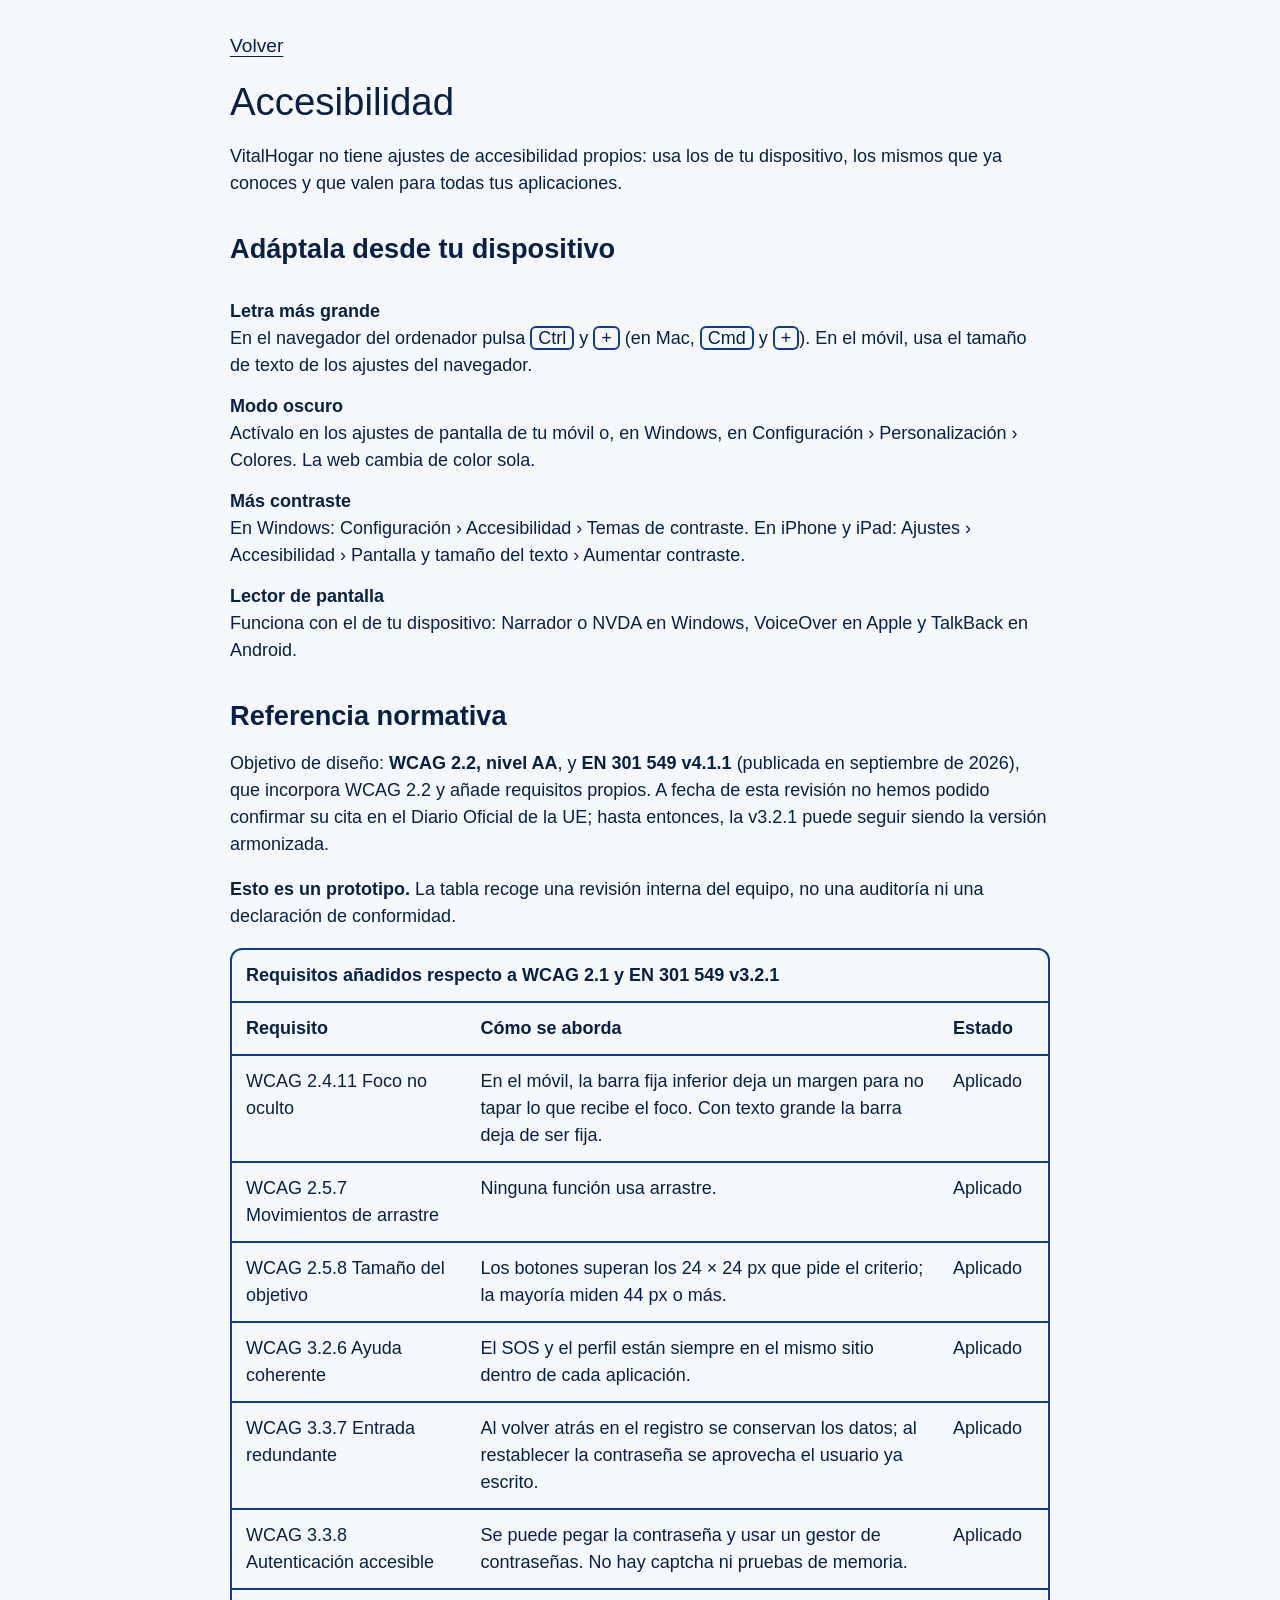
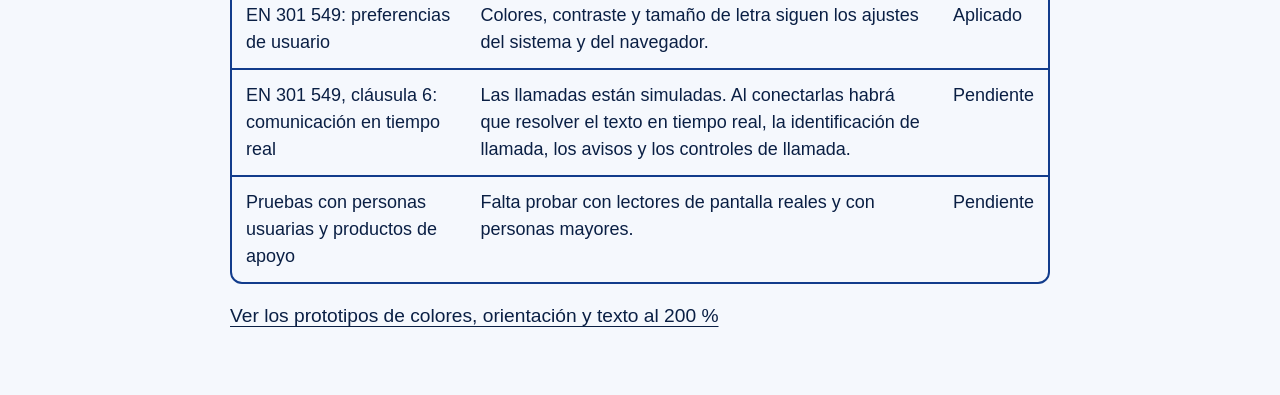
==== accesibilidad.html @ b894c249 "cambio feedback 2" ====
<!DOCTYPE html>
<html lang="es">
<head>
  <meta charset="UTF-8">
  <meta name="viewport" content="width=device-width, initial-scale=1.0">
  <title>Accesibilidad · VitalHogar</title>
  <meta name="description" content="Cómo adaptar VitalHogar desde tu dispositivo y qué normativa de accesibilidad sigue.">
  <script src="preferencias.js"></script>
  <link rel="stylesheet" href="estilos.css">
</head>
<body>
  <a class="saltar" href="#contenido">Saltar al contenido principal</a>

  <main class="doc" id="contenido" tabindex="-1">
    <p><a class="enlace-pie" href="index.html" id="volver">Volver</a></p>
    <h1>Accesibilidad</h1>
    <p>VitalHogar no tiene ajustes de accesibilidad propios: usa los de tu dispositivo, los mismos que ya conoces y que valen para todas tus aplicaciones.</p>

    <h2>Adáptala desde tu dispositivo</h2>
    <dl class="doc-ajustes">
      <dt>Letra más grande</dt>
      <dd>En el navegador del ordenador pulsa <kbd>Ctrl</kbd> y <kbd>+</kbd> (en Mac, <kbd>Cmd</kbd> y <kbd>+</kbd>). En el móvil, usa el tamaño de texto de los ajustes del navegador.</dd>
      <dt>Modo oscuro</dt>
      <dd>Actívalo en los ajustes de pantalla de tu móvil o, en Windows, en Configuración › Personalización › Colores. La web cambia de color sola.</dd>
      <dt>Más contraste</dt>
      <dd>En Windows: Configuración › Accesibilidad › Temas de contraste. En iPhone y iPad: Ajustes › Accesibilidad › Pantalla y tamaño del texto › Aumentar contraste.</dd>
      <dt>Lector de pantalla</dt>
      <dd>Funciona con el de tu dispositivo: Narrador o NVDA en Windows, VoiceOver en Apple y TalkBack en Android.</dd>
    </dl>

    <h2>Referencia normativa</h2>
    <p>Objetivo de diseño: <strong>WCAG 2.2, nivel AA</strong>, y <strong>EN 301 549 v4.1.1</strong> (publicada en septiembre de 2026), que incorpora WCAG 2.2 y añade requisitos propios. A fecha de esta revisión no hemos podido confirmar su cita en el Diario Oficial de la UE; hasta entonces, la v3.2.1 puede seguir siendo la versión armonizada.</p>
    <p><strong>Esto es un prototipo.</strong> La tabla recoge una revisión interna del equipo, no una auditoría ni una declaración de conformidad.</p>

    <div class="doc-tabla">
      <table>
        <caption>Requisitos añadidos respecto a WCAG 2.1 y EN 301 549 v3.2.1</caption>
        <thead>
          <tr><th scope="col">Requisito</th><th scope="col">Cómo se aborda</th><th scope="col">Estado</th></tr>
        </thead>
        <tbody>
          <tr><th scope="row">WCAG 2.4.11 Foco no oculto</th><td>En el móvil, la barra fija inferior deja un margen para no tapar lo que recibe el foco. Con texto grande la barra deja de ser fija.</td><td>Aplicado</td></tr>
          <tr><th scope="row">WCAG 2.5.7 Movimientos de arrastre</th><td>Ninguna función usa arrastre.</td><td>Aplicado</td></tr>
          <tr><th scope="row">WCAG 2.5.8 Tamaño del objetivo</th><td>Los botones superan los 24 × 24 px que pide el criterio; la mayoría miden 44 px o más.</td><td>Aplicado</td></tr>
          <tr><th scope="row">WCAG 3.2.6 Ayuda coherente</th><td>El SOS y el perfil están siempre en el mismo sitio dentro de cada aplicación.</td><td>Aplicado</td></tr>
          <tr><th scope="row">WCAG 3.3.7 Entrada redundante</th><td>Al volver atrás en el registro se conservan los datos; al restablecer la contraseña se aprovecha el usuario ya escrito.</td><td>Aplicado</td></tr>
          <tr><th scope="row">WCAG 3.3.8 Autenticación accesible</th><td>Se puede pegar la contraseña y usar un gestor de contraseñas. No hay captcha ni pruebas de memoria.</td><td>Aplicado</td></tr>
          <tr><th scope="row">EN 301 549: preferencias de usuario</th><td>Colores, contraste y tamaño de letra siguen los ajustes del sistema y del navegador.</td><td>Aplicado</td></tr>
          <tr><th scope="row">EN 301 549, cláusula 6: comunicación en tiempo real</th><td>Las llamadas están simuladas. Al conectarlas habrá que resolver el texto en tiempo real, la identificación de llamada, los avisos y los controles de llamada.</td><td>Pendiente</td></tr>
          <tr><th scope="row">Pruebas con personas usuarias y productos de apoyo</th><td>Falta probar con lectores de pantalla reales y con personas mayores.</td><td>Pendiente</td></tr>
        </tbody>
      </table>
    </div>

    <p><a class="enlace-pie" href="prototipos.html">Ver los prototipos de colores, orientación y texto al 200 %</a></p>
  </main>

  <script>
    // "Volver" regresa a la página anterior; sin ella (enlace abierto directamente), al inicio de sesión
    document.getElementById("volver").addEventListener("click", e => {
      if (history.length <= 1) return;
      e.preventDefault();
      history.back();
    });
  </script>
</body>
</html>
---- estilos.css ----
/* ===== Paleta: blanco y azul como base, verde = positivo, rojo = negativo =====
   Contraste del texto (WCAG 1.4.6 AAA pide 7:1):
   --texto sobre blanco ........ 16.3:1
   --azul sobre blanco ......... 10.2:1   (blanco sobre --azul igual)
   --texto sobre --azul-claro .. 13.6:1
   blanco sobre --verde ........ 10.4:1
   blanco sobre --rojo ......... 10:1
   Bordes (--borde) sobre blanco 10.2:1 (WCAG 1.4.11 pide 3:1). */
:root {
  --fondo: #f5f8fd;
  --blanco: #ffffff;    /* superficie de tarjetas, barra y ventanas */
  --texto: #0a1f44;     /* azul muy oscuro para el texto */
  --borde: #123c8c;
  --icono: #123c8c;

  --azul: #123c8c;
  --azul-hover: #0a2a66;
  --azul-sombra: #061a40;
  --azul-claro: #e3ecfa;

  --boton: #ffffff;
  --boton-hover: var(--azul-claro);
  --boton-sombra: #9fb3d9;

  --verde: #0d4a14;
  --verde-hover: #08300d;
  --verde-sombra: #041d08;

  --rojo: #8b0000;
  --rojo-hover: #5c0000;
  --rojo-sombra: #3d0000;
  --sobre-rojo: #ffffff; /* texto encima del rojo */
  --sobre-verde: #ffffff; /* texto encima del verde */

  /* Amarillo = situación intermedia (p. ej. puertas parcialmente cerradas).
     Texto negro encima: 13:1. Borde oscuro para que se distinga sobre blanco. */
  --amarillo: #f5c518;
  --amarillo-borde: #7a5c00;
  --sobre-amarillo: #000000;

  /* Foco de teclado: anillo azul claro pegado al control + borde azul oscuro por fuera.
     Azul claro sobre --azul 7.6:1 · sobre rojo 7.4:1 · sobre verde 7.8:1
     Borde --texto sobre blanco / fondo 16:1 → AAA en cualquier control */
  --foco: #b3e5ff;
  --foco-borde: #0a1f44;

  --radio: 16px;
}

/* Tema oscuro: texto claro sobre azul noche
   --texto sobre --blanco 14.5:1 · --borde sobre --blanco 7.4:1 · texto sobre hover 10.9:1 */
html.oscuro {
  color-scheme: dark;
  --fondo: #0a1222;
  --blanco: #14203a;
  --texto: #eef3ff;
  --borde: #8fb0ff;
  --icono: #ffffff;
  --boton: #14203a;
  --boton-hover: #22345c;
  --boton-sombra: #000000;
  --foco-borde: #ffffff;

  /* Rojo y verde claros con texto negro para que destaquen sobre el azul noche:
     negro sobre --rojo 7.6:1 · negro sobre --verde 12:1
     --rojo sobre --blanco 5.8:1 · --verde sobre --blanco 9.3:1 (WCAG 1.4.11 pide 3:1) */
  --verde: #4ade80;
  --verde-hover: #86efac;
  --verde-sombra: #16a34a;
  --rojo: #ff6b6b;
  --rojo-hover: #ff9b9b;
  --rojo-sombra: #e53935;
  --sobre-rojo: #000000;
  --sobre-verde: #000000;
  --amarillo: #facc15;     /* negro encima 12:1 */
  --amarillo-borde: #facc15;
}

/* Alto contraste: blanco y negro (21:1), salvo el rojo y el verde, que se mantienen
   para no perder su significado, en tonos muy oscuros con texto blanco:
   blanco sobre --rojo 8.9:1 · blanco sobre --verde 8.3:1. Sombras y bordes en negro. */
html.contraste {
  --fondo: #ffffff;
  --blanco: #ffffff;
  --texto: #000000;
  --borde: #000000;
  --icono: #000000;
  --azul: #000000;
  --azul-hover: #333333;
  --azul-sombra: #888888;
  --boton: #ffffff;
  --boton-hover: #d9d9d9;
  --boton-sombra: #888888;
  --verde: #005c00;
  --verde-hover: #003d00;
  --verde-sombra: #000000;
  --sobre-verde: #ffffff;
  --rojo: #990000;
  --rojo-hover: #660000;
  --rojo-sombra: #000000;
  --sobre-rojo: #ffffff;
  --amarillo: #ffd400;     /* negro encima 14:1, con borde negro */
  --amarillo-borde: #000000;
  --foco: #ffffff;
  --foco-borde: #000000;
}

* {
  box-sizing: border-box;
  margin: 0;
  padding: 0;
}

/* Todo el texto está en rem: sigue el tamaño de letra y el zoom del navegador */
html {
  font-size: 100%;
}

body {
  font-family: Helvetica, "Helvetica Neue", Arial, sans-serif;
  background: var(--fondo);
  color: var(--texto);
  font-size: 1.125rem;
  line-height: 1.5;
}

ul {
  list-style: none;
}

/* Que "hidden" oculte siempre, aunque el elemento tenga su propio display */
[hidden] {
  display: none !important;
}

svg {
  fill: none;
  stroke: currentColor;
  stroke-width: 2.5;
  stroke-linecap: round;
  stroke-linejoin: round;
}

/* Oculto a la vista pero leído por el lector de pantalla */
.sr-only {
  position: absolute;
  width: 1px;
  height: 1px;
  overflow: hidden;
  clip: rect(0 0 0 0);
  white-space: nowrap;
}

/* Enlace "Saltar al contenido": fuera de la pantalla hasta que recibe el foco */
.saltar {
  position: absolute;
  top: -200px;
  left: 8px;
  z-index: 100;
  padding: 12px 20px;
  background: var(--texto);
  color: var(--blanco);
  font-weight: 700;
  border-radius: 8px;
}

.saltar:focus {
  top: 8px;
}

/* Foco visible y grueso en todo lo que se puede usar con teclado (WCAG 2.4.7 / 2.4.13) */
:focus-visible,
.boton:focus-visible {
  outline: 4px solid var(--foco-borde);
  outline-offset: 5px;
  box-shadow: 0 0 0 5px var(--foco);
}

main:focus,
section:focus {
  outline: none;
}

/* ===== Botones con relieve (sin animaciones) =====
   Cada botón define --base, --base-hover y --sombra (el "grosor" de la tecla). */
.boton {
  --base: var(--boton);
  --base-hover: var(--boton-hover);
  --sombra: var(--boton-sombra);
  background: var(--base);
  color: var(--texto);
  border: 2px solid var(--borde);
  border-radius: var(--radio);
  font: inherit;
  text-decoration: none;
  cursor: pointer;
  box-shadow:
    inset 0 3px 0 rgba(255, 255, 255, 0.35),
    inset 0 -4px 0 rgba(10, 31, 68, 0.15),
    0 5px 0 var(--sombra);
}

.boton:hover {
  background: var(--base-hover);
}

/* Al pulsar: relieve hacia dentro, sin movimiento */
.boton:active {
  box-shadow:
    inset 0 4px 6px rgba(10, 31, 68, 0.45),
    0 1px 0 var(--sombra);
}

.boton:disabled {
  opacity: 0.5;
  cursor: not-allowed;
}

.boton:disabled:hover {
  background: var(--base);
}

/* Variantes de color: azul (acciones), rojo (emergencia / pendiente), verde (hecho) */
.btn-sos,
.btn-sos-ahora,
.btn-pendiente,
.btn-cerrar,
.btn-salir,
.btn-alerta,
.btn-colgar {
  --base: var(--rojo);
  --base-hover: var(--rojo-hover);
  --sombra: var(--rojo-sombra);
  border-color: var(--rojo-sombra);
  color: var(--sobre-rojo);
}

.avatar,
.btn-anadir {
  --base: var(--azul);
  --base-hover: var(--azul-hover);
  --sombra: var(--azul-sombra);
  border-color: var(--azul-sombra);
  color: #ffffff;
}

.btn-pendiente.tomada,
.btn-confirmar,
.btn-llamar {
  --base: var(--verde);
  --base-hover: var(--verde-hover);
  --sombra: var(--verde-sombra);
  border-color: var(--verde-sombra);
  color: var(--sobre-verde);
}

html.contraste .boton {
  border-color: #000000;
}

/* ===== Estructura ===== */
.app {
  display: grid;
  grid-template-columns: clamp(190px, 15vw, 230px) minmax(0, 1fr);
  min-height: 100vh;
  min-height: 100dvh;
}

/* Inicio de sesión: sin barra lateral, el contenido ocupa todo el ancho */
body[data-pagina="login"] .app {
  grid-template-columns: minmax(0, 1fr);
}

/* ===== Barra lateral ===== */
.sidebar {
  background: var(--blanco);
  position: sticky;
  top: 0;
  height: 100vh;
  height: 100dvh;
  overflow-y: auto;
  border-right: 2px solid var(--borde);
  display: flex;
  flex-direction: column;
  padding-bottom: 2.5vh;
  min-height: 0;
}

/* Cada apartado ocupa todo el ancho de la barra, separado por una línea */
.nav {
  display: flex;
  flex-direction: column;
  margin-bottom: 3vh; /* espacio mínimo entre los apartados y el SOS */
}

.nav-item {
  display: flex;
  align-items: center;
  gap: 12px;
  min-height: clamp(56px, 10.5vh, 96px);
  padding: 6px 14px;
  background: var(--boton);
  color: var(--texto);
  text-decoration: none;
  border-bottom: 2px solid var(--borde);
  border-left: 8px solid transparent;
  box-shadow:
    inset 0 3px 0 rgba(255, 255, 255, 0.35),
    inset 0 -4px 0 rgba(10, 31, 68, 0.1);
}

.nav-item:hover {
  background: var(--boton-hover);
}

/* Las filas y el SOS van de borde a borde: el anillo de foco se dibuja por dentro */
.nav-item:focus-visible,
.btn-sos:focus-visible {
  outline: none;
  box-shadow:
    inset 0 0 0 4px var(--foco-borde),
    inset 0 0 0 10px var(--foco);
}

.nav-item svg {
  flex: none;
  width: clamp(28px, 5vh, 44px);
  height: clamp(28px, 5vh, 44px);
  color: var(--icono);
}

.nav-texto {
  font-size: 1.1rem;
  font-weight: 400;
}

/* Apartado activo: fondo azul fuerte, texto e icono blancos y en negrita (10.2:1) */
.nav-item[aria-current="page"],
.nav-item[aria-current="page"]:hover {
  background: var(--azul);
  color: #ffffff;
  border-left-color: var(--texto);
  box-shadow: inset 0 5px 10px rgba(0, 0, 0, 0.35);
}

.nav-item[aria-current="page"] svg {
  color: inherit;
  stroke-width: 4;
}

.nav-item[aria-current="page"] .nav-texto {
  font-weight: 700;
}

html.contraste .nav-item[aria-current="page"] {
  background: #000000;
  color: #ffffff;
  border-left-color: #000000;
}

/* Isotipo: algo más grande que los iconos */
.nav-item svg.logo {
  width: clamp(34px, 6.5vh, 54px);
  height: clamp(34px, 6.5vh, 54px);
}

.nav-item[aria-current="page"] svg.logo {
  stroke-width: 3.5;
}

/* SOS grande, al pie de la barra y a todo su ancho */
.btn-sos {
  flex: none;
  width: 100%;
  aspect-ratio: 1;
  min-height: 120px;
  max-height: 34vh;
  margin-top: auto;
  display: flex;
  flex-direction: column;
  align-items: center;
  justify-content: center;
  gap: 0.5vh;
  border-width: 3px;
  border-radius: 22px;
}

.btn-sos svg {
  width: clamp(48px, 10vh, 96px);
  height: clamp(48px, 10vh, 96px);
}

.sos-texto {
  font-size: clamp(2rem, 7vh, 3.2rem);
  font-weight: 700;
  letter-spacing: 3px;
  line-height: 1;
}

/* ===== Contenido ===== */
.contenido {
  --pad-top: 3vh;
  padding: var(--pad-top) 40px 4vh;
  display: flex;
  flex-direction: column;
  gap: 2.5vh;
  min-height: 0;
}

.cabecera {
  display: flex;
  justify-content: space-between;
  align-items: center;
  border-bottom: 2px solid var(--borde);
  padding-bottom: 1.5vh;
}

.cabecera h1 {
  font-size: clamp(1.6rem, 5vh, 2.6rem);
  font-weight: 400;
  line-height: 1.2;
}

/* Avatar en la esquina superior derecha */
.perfiles {
  display: flex;
  align-items: center;
  gap: 20px;
}

.avatar {
  width: clamp(48px, 8vh, 70px);
  height: clamp(48px, 8vh, 70px);
  border-radius: 50%;
  display: grid;
  place-items: center;
}

.avatar svg {
  width: 60%;
  height: 60%;
}

.estado {
  width: 100%;
  min-height: 48px;
  display: flex;
  align-items: center;
  justify-content: center;
  gap: 6px;
  padding: 0 8px;
  font-size: clamp(1rem, 3vh, 1.35rem);
  font-weight: 400;
  white-space: nowrap;
  color: var(--texto);
  border: 2px solid transparent;
  border-radius: 12px;
}

.estado.ok {
  background: var(--verde);
  color: var(--sobre-verde);
}

.estado.alerta {
  background: var(--rojo);
  color: var(--sobre-rojo);
}

.estado.medio {
  background: var(--amarillo);
  color: var(--sobre-amarillo);
  border-color: var(--amarillo-borde);
}

/* "Parcialmente abiertas / cerradas" es más largo: puede bajar a dos líneas */
.estado.parcial {
  white-space: normal;
  text-align: center;
  line-height: 1.15;
}

.estado.neutro {
  background: var(--azul);
  color: #ffffff;
}

html.contraste .estado.ok,
html.contraste .estado.alerta {
  border-color: #000000;
}

/* Temperatura: bajar · valor · subir en una misma línea, proporción 3 · 4 · 3.
   Dentro de 22–25 °C solo se ve el número; fuera, fondo rojo (lo pone el JS). */
.temp-control {
  width: 100%;
  display: grid;
  grid-template-columns: 3fr 4fr 3fr;
  align-items: center;
  gap: 6px;
}

.temp-valor {
  padding: 0 4px;
  font-size: clamp(1.1rem, 3.4vh, 1.6rem);
}

/* Al menos 44 px de ancho y 48 de alto (WCAG 2.5.5 AAA pide 44) */
.btn-temp {
  width: 100%;
  min-width: 44px;
  height: 48px;
  border-radius: 12px;
  font-size: 1.8rem;
  font-weight: 700;
  line-height: 1;
}

/* ===== Inicio del paciente: medicación, llamar a un familiar y estado de la casa ===== */
.inicio-acciones {
  flex: 1;
  display: grid;
  grid-template-columns: 1fr 1fr;
  gap: 24px;
  padding-bottom: 6px; /* hueco para la sombra del relieve */
}

.boton.accion-grande {
  min-height: 120px;
  display: flex;
  flex-wrap: wrap;
  align-items: center;
  justify-content: center;
  gap: 12px 20px;
  padding: 16px 24px;
  text-align: center;
  font-size: clamp(1.6rem, 5vh, 2.4rem);
  line-height: 1.2;
}

.boton.accion-grande svg {
  width: 1.5em;
  height: 1.5em;
  flex: none;
  stroke-width: 3;
}

.accion-grande .estado {
  width: auto;
  padding: 4px 16px;
  white-space: normal;
  font-size: clamp(1.1rem, 3vh, 1.4rem);
}

/* ===== Medicación ===== */
.medicacion {
  flex: 1;
  display: grid;
  grid-template-columns: auto 1fr auto;
  align-items: center;
  gap: 40px;
  padding: 2vh 40px 2.8vh;
  border: 2px solid var(--borde);
  border-radius: 20px;
  background: var(--blanco);
  /* Relieve de botón, como las tarjetas de la casa: se puede pulsar */
  position: relative;
  box-shadow:
    inset 0 3px 0 rgba(255, 255, 255, 0.35),
    inset 0 -4px 0 rgba(10, 31, 68, 0.15),
    0 5px 0 var(--boton-sombra);
}

.medicacion:hover {
  background: var(--boton-hover);
}

/* Enlace "estirado": su zona de pulsación cubre toda la tarjeta */
.med-enlace {
  color: inherit;
  text-decoration: none;
}

.med-enlace::after {
  content: "";
  position: absolute;
  inset: 0;
  border-radius: 20px;
}

/* El anillo de foco rodea la tarjeta entera, no solo el texto */
.med-enlace:focus-visible {
  outline: none;
  box-shadow: none;
}

.med-enlace:focus-visible::after {
  outline: 4px solid var(--foco-borde);
  outline-offset: 5px;
  box-shadow: 0 0 0 5px var(--foco);
}

/* El botón Pendiente queda por encima del enlace y sigue funcionando aparte */
.medicacion .btn-pendiente {
  position: relative;
  z-index: 1;
}

.hora {
  font-size: clamp(2.2rem, 9vh, 4.5rem);
  font-weight: 400;
  line-height: 1.1;
}

.pastilla {
  font-size: clamp(1.6rem, 5.5vh, 2.6rem);
  line-height: 1.2;
}

.btn-pendiente {
  display: flex;
  flex-direction: column;
  align-items: center;
  padding: 1.2vh 44px;
  border-radius: 16px;
}

.btn-principal {
  font-size: clamp(1.3rem, 4.5vh, 2.2rem);
  font-weight: 400;
  line-height: 1.2;
}

.btn-secundario {
  font-size: 1rem;
}

/* ===== Ventanas ===== */
.dialogo {
  width: min(560px, calc(100% - 32px));
  max-height: calc(100dvh - 24px);
  overflow-y: auto; /* si el texto es muy grande, la ventana se desplaza en vez de cortarse */
  margin: auto;
  padding: 32px;
  border: 3px solid var(--borde);
  border-radius: 20px;
  background: var(--blanco);
  color: var(--texto);
  text-align: center;
}

.dialogo::backdrop {
  background: rgba(10, 31, 68, 0.75);
}

.dialogo h2 {
  font-size: 1.9rem;
  line-height: 1.2;
  margin-bottom: 12px;
}

.dialogo p {
  font-size: 1.25rem;
  margin-bottom: 28px;
}

.dialogo-botones {
  display: flex;
  flex-wrap: wrap;
  justify-content: center;
  gap: 20px;
}

.dialogo-botones .boton {
  padding: 16px 28px;
  font-size: 1.3rem;
  min-width: 180px;
}

/* Botón de cerrar: rojo con una X, en la esquina superior derecha de la ventana */
.btn-cerrar {
  position: absolute;
  top: 14px;
  right: 14px;
  width: 48px;
  height: 48px;
  padding: 0;
  display: grid;
  place-items: center;
  border-radius: 12px;
}

.btn-cerrar svg {
  width: 60%;
  height: 60%;
  stroke-width: 3;
}

/* ===== Ventana SOS: fondo difuminado, círculo rojo grande y Cancelar con cuenta atrás ===== */
.dialogo-sos {
  width: min(720px, calc(100% - 32px));
  max-height: calc(100dvh - 24px);
  overflow-y: auto;
  margin: auto;
  padding: 72px 24px 32px;
  background: transparent;
  border: 0;
  color: var(--texto);
}

/* Solo cuando está abierta: si no, el navegador la oculta */
.dialogo-sos[open] {
  display: flex;
  flex-direction: column;
  align-items: center;
  gap: 32px;
}

.dialogo-sos::backdrop {
  background: rgba(10, 31, 68, 0.45);
  -webkit-backdrop-filter: blur(10px);
  backdrop-filter: blur(10px);
}

.sos-circulo {
  width: min(55vmin, 380px);
  aspect-ratio: 1;
  border-radius: 50%;
  background: var(--rojo);
  color: var(--sobre-rojo);
  border: 4px solid var(--rojo-sombra);
  box-shadow:
    0 8px 0 var(--rojo-sombra),
    0 20px 40px rgba(0, 0, 0, 0.35);
  display: flex;
  flex-direction: column;
  align-items: center;
  justify-content: center;
  gap: 2vmin;
}

.sos-circulo svg {
  width: 38%;
  height: auto;
  stroke-width: 3;
}

.sos-circulo span {
  font-size: clamp(3rem, 10vmin, 5.5rem);
  font-weight: 700;
  letter-spacing: 4px;
  line-height: 1;
}

/* Cancelar · Avisar ahora: una al lado de otra; si no caben, una debajo de otra */
.sos-acciones {
  display: flex;
  flex-wrap: wrap;
  justify-content: center;
  gap: 20px;
}

.btn-cancelar-sos,
.btn-sos-ahora {
  min-width: 260px;
  min-height: 72px;
  padding: 14px 36px;
  border-radius: 999px;
  font-size: 1.6rem;
}

.btn-sos-ahora {
  font-weight: 700;
}

.sos-estado {
  max-width: 600px;
  padding: 20px 28px;
  background: var(--blanco);
  color: var(--texto);
  border: 3px solid var(--borde);
  border-radius: 20px;
  font-size: clamp(1.4rem, 4vh, 2rem);
  line-height: 1.3;
  text-align: center;
}

.sos-estado:empty {
  display: none;
}

html.contraste .sos-circulo {
  border-color: #000000;
}

/* ===== Página Mi medicación =====
   Izquierda: próximas tomas. Derecha: hora actual y toma pendiente. */
.med-layout {
  flex: 1;
  min-height: 0;
  display: grid;
  grid-template-columns: 1fr minmax(320px, 38%);
  gap: 32px;
}

/* Si hay muchas tomas, la lista se desplaza sin mover el resto de la pantalla.
   El relleno deja sitio al anillo de foco y al relieve de los botones. */
.med-lista {
  min-height: 0;
  overflow-y: auto;
  padding: 0 12px 14px 0;
}

.med-lista ul {
  display: flex;
  flex-direction: column;
  gap: 20px;
}

.med-item {
  display: grid;
  grid-template-columns: auto 1fr auto;
  align-items: center;
  gap: 28px;
  padding: 2vh 28px;
  background: var(--blanco);
  border: 2px solid var(--borde);
  border-radius: 28px;
}

.med-item-hora {
  font-size: clamp(1.8rem, 6vh, 3rem);
  line-height: 1.1;
}

.med-item-nombre {
  font-size: clamp(1.3rem, 4vh, 2rem);
  line-height: 1.2;
}

.btn-foto {
  display: inline-flex;
  align-items: center;
  justify-content: center;
  gap: 10px;
  min-height: 48px;
  padding: 10px 22px;
  border-radius: 12px;
  font-size: 1.2rem;
}

.btn-foto svg {
  width: 28px;
  height: 28px;
  flex: none;
}

.med-ahora {
  min-height: 0;
  display: flex;
  flex-direction: column;
  align-items: center;
  justify-content: space-evenly;
  gap: 2vh;
  padding: 3vh 28px;
  background: var(--blanco);
  border: 2px solid var(--borde);
  border-radius: 20px;
  text-align: center;
}

.med-reloj {
  padding: 0 32px;
  font-size: clamp(3.5rem, 13vh, 7rem);
  font-weight: 300;
  line-height: 1.25;
}

.med-ahora .btn-pendiente {
  width: 100%;
}

/* Foto de la pastilla */
.dialogo-foto h2 {
  padding: 0 52px; /* deja sitio a la X */
}

.foto-pastilla img {
  display: block;
  width: min(320px, 100%);
  height: auto;
  margin: 0 auto;
  border-radius: 14px;
}

.foto-pastilla figcaption {
  margin-top: 12px;
  font-size: 1.2rem;
}

/* ===== Página Mi casa =====
   Luces a la izquierda (a toda la altura); temperatura arriba a la derecha
   y puertas · ventanas debajo, como en el boceto. */
.cabecera-izq {
  display: flex;
  flex-wrap: wrap;
  align-items: center;
  gap: 12px 32px;
}

.btn-anadir {
  display: inline-flex;
  align-items: center;
  gap: 10px;
  min-height: 56px;
  padding: 10px 24px;
  font-size: 1.25rem;
}

.btn-anadir svg {
  width: 30px;
  height: 30px;
  flex: none;
  stroke-width: 2.5;
}

.casa-layout {
  flex: 1;
  min-height: 0;
  display: grid;
  grid-template-columns: 1fr 1fr 1fr;
  grid-template-rows: auto minmax(0, 1fr);
  grid-template-areas:
    "luces temp     temp"
    "luces puertas  ventanas";
  gap: 24px;
}

.casa-luces { grid-area: luces; }
.casa-temp { grid-area: temp; }
.casa-puertas { grid-area: puertas; }
.casa-ventanas { grid-area: ventanas; }

.casa-bloque,
.perfil-bloque {
  min-height: 0;
  display: flex;
  flex-direction: column;
  gap: 1.5vh;
  padding: 1.8vh 20px 1.5vh;
  background: var(--blanco);
  border: 2px solid var(--borde);
  border-radius: 20px;
}

.bloque-titulo {
  display: flex;
  align-items: center;
  gap: 12px;
  font-size: clamp(1.4rem, 4.2vh, 2rem);
  font-weight: 400;
  line-height: 1.2;
}

.bloque-titulo svg {
  width: 1.4em;
  height: 1.4em;
  flex: none;
  color: var(--icono);
}

/* Si hay muchos dispositivos, la lista se desplaza dentro de su bloque.
   El relleno deja sitio al anillo de foco y al relieve de los botones. */
.disp-lista {
  min-height: 0;
  overflow-y: auto;
  display: flex;
  flex-direction: column;
  gap: 16px;
  padding: 12px 12px 14px;
}

/* Cada dispositivo: icono de estado · estancia · estado escrito.
   Si el bloque es estrecho, el estado baja a su propia línea. */
.disp {
  width: 100%;
  display: flex;
  flex-wrap: wrap;
  align-items: center;
  gap: 10px 14px;
  min-height: 72px;
  padding: 10px 14px;
  text-align: left;
}

/* El icono cambia de forma según el estado: se entiende sin leer y sin depender del color */
.disp-icono {
  flex: none;
  width: 56px;
  height: 56px;
  border-radius: 50%;
  display: grid;
  place-items: center;
  border: 2px solid transparent;
}

.disp-icono svg {
  width: 70%;
  height: 70%;
  stroke-width: 3;
}

.disp-icono.ok {
  background: var(--verde);
  color: var(--sobre-verde);
  border-color: var(--verde-sombra);
}

.disp-icono.alerta {
  background: var(--rojo);
  color: var(--sobre-rojo);
  border-color: var(--rojo-sombra);
}

html.contraste .disp-icono {
  border-color: #000000;
}

.disp-texto {
  flex: 1 1 9.5em;
  display: flex;
  flex-direction: column;
  min-width: 0;
}

.disp-lugar {
  font-size: clamp(1.2rem, 3.6vh, 1.7rem);
  line-height: 1.2;
}

.disp-pista {
  font-size: 1rem;
}

.disp .estado {
  width: auto;
  margin-left: auto;
  padding: 0 14px;
}

.disp-vacio {
  padding: 12px 4px;
  font-size: 1.2rem;
  font-style: italic;
}

/* Temperatura: − valor + centrados y más grandes que en Inicio */
.casa-temp .temp-control {
  width: min(100%, 560px);
  margin: 0 auto;
}

.casa-temp .btn-temp {
  height: 64px;
  font-size: 2.4rem;
}

.casa-temp .temp-valor {
  min-height: 64px;
  font-size: clamp(1.8rem, 6vh, 3rem);
}

/* Formularios y confirmaciones: fondo difuminado como en el SOS */
.dialogo-nuevo::backdrop,
.dialogo-editar::backdrop,
.dialogo-salir::backdrop,
.dialogo-detalle::backdrop,
.dialogo-perfil::backdrop,
.dialogo-toma::backdrop {
  background: rgba(10, 31, 68, 0.45);
  -webkit-backdrop-filter: blur(10px);
  backdrop-filter: blur(10px);
}

.dialogo-nuevo h2,
.dialogo-editar h2 {
  padding: 0 52px; /* deja sitio a la X */
}

.form-nuevo {
  display: flex;
  flex-direction: column;
  gap: 20px;
  margin-top: 12px;
  text-align: left;
}

.campo label {
  display: block;
  margin-bottom: 6px;
  font-size: 1.25rem;
  font-weight: 700;
}

/* Desplegables grandes con flecha propia (sigue el color del tema) */
.selector {
  position: relative;
}

.selector select {
  -webkit-appearance: none;
  appearance: none;
  width: 100%;
  min-height: 60px;
  padding: 10px 60px 10px 18px;
  font: inherit;
  font-size: 1.3rem;
  color: var(--texto);
  background: var(--boton);
  border: 2px solid var(--borde);
  border-radius: 12px;
  box-shadow: 0 4px 0 var(--boton-sombra);
  cursor: pointer;
}

.selector select:hover {
  background: var(--boton-hover);
}

.selector option {
  background: var(--blanco);
  color: var(--texto);
}

.selector svg {
  position: absolute;
  top: 50%;
  right: 18px;
  width: 28px;
  height: 28px;
  transform: translateY(-50%);
  color: var(--icono);
  stroke-width: 3;
  pointer-events: none;
}

.form-nuevo .dialogo-botones {
  margin-top: 8px;
}

@media (max-width: 1199px), (max-height: 559px) {
  .casa-layout {
    flex: none;
    grid-template-columns: 1fr 1fr;
    grid-template-rows: auto;
    grid-template-areas:
      "temp    temp"
      "luces   luces"
      "puertas ventanas";
  }
}

@media (max-width: 760px) {
  .casa-layout {
    grid-template-columns: 1fr;
    grid-template-areas: "temp" "luces" "puertas" "ventanas";
    gap: 18px;
  }

  .disp {
    gap: 10px;
    padding: 10px;
  }

  .disp-icono {
    width: 48px;
    height: 48px;
  }
}

/* ===== Campos de texto (editar perfil e inicio de sesión) ===== */
.campos {
  display: flex;
  flex-direction: column;
  gap: 20px;
}

.campo input,
.campo textarea {
  width: 100%;
  min-height: 60px;
  padding: 10px 18px;
  font: inherit;
  font-size: 1.3rem;
  color: var(--texto);
  background: var(--blanco);
  border: 2px solid var(--borde);
  border-radius: 12px;
}

.campo textarea {
  resize: vertical;
  line-height: 1.4;
}

.campo [aria-invalid="true"] {
  border-width: 4px;
}

.campo .campo-pista {
  margin: 0 0 6px;
  font-size: 1.05rem;
}

/* Error: bloque rojo con icono y texto (no depende solo del color, WCAG 1.4.1) */
.campo .campo-error {
  margin: 8px 0 0;
  padding: 6px 12px;
  background: var(--rojo);
  color: var(--sobre-rojo);
  border-radius: 8px;
  font-size: 1.1rem;
  font-weight: 700;
}

.campo-error::before {
  content: "⚠ " / "";
}

.campo-error:empty {
  display: none;
}

/* Teléfono: prefijo +34 fijo delante del número */
.campo-tel {
  display: flex;
}

.prefijo {
  display: flex;
  align-items: center;
  padding: 0 14px;
  font-size: 1.3rem;
  background: var(--fondo);
  border: 2px solid var(--borde);
  border-right: 0;
  border-radius: 12px 0 0 12px;
}

.campo-tel input {
  border-radius: 0 12px 12px 0;
}

/* ===== Página Mi perfil =====
   Arriba: datos personales · datos médicos. Abajo: contactos · cuidador.
   Al pie, Cerrar sesión centrado, como en el boceto. */

/* Mientras se está en el perfil el avatar cambia a colores invertidos
   (fondo azul claro, icono azul) con borde grueso y anillo, para distinguirlo
   del botón azul de accesibilidad. --azul sobre --azul-claro 8.6:1
   Borde y anillo en --borde, que se ve en todos los temas (oscuro: 8.7:1 sobre el fondo) */
.avatar[aria-current="page"] {
  --base: var(--azul-claro);
  --base-hover: var(--azul-claro);
  color: var(--azul);
  border: 4px solid var(--borde);
  box-shadow:
    inset 0 4px 8px rgba(10, 31, 68, 0.3),
    0 0 0 4px var(--fondo),
    0 0 0 8px var(--borde);
}

.avatar[aria-current="page"] svg {
  stroke-width: 3.5;
}

html.contraste .avatar[aria-current="page"] {
  --base: #ffffff;
  --base-hover: #ffffff;
}

.perfil-layout {
  flex: 1;
  min-height: 0;
  display: grid;
  grid-template-columns: 1fr 1fr;
  grid-template-rows: auto minmax(0, 1fr);
  gap: 24px;
}

.perfil-cuidador {
  overflow-y: auto;
}

.bloque-cabecera {
  display: flex;
  flex-wrap: wrap;
  align-items: center;
  justify-content: space-between;
  gap: 10px 16px;
}

.btn-editar {
  display: inline-flex;
  align-items: center;
  justify-content: center;
  gap: 8px;
  min-height: 48px;
  padding: 8px 18px;
  border-radius: 12px;
  font-size: 1.15rem;
}

.btn-editar svg {
  width: 24px;
  height: 24px;
  flex: none;
}

.btn-editar.solo-icono {
  width: 52px;
  min-height: 52px;
  padding: 0;
}

/* Etiqueta a la izquierda y el dato en su recuadro, como en el boceto */
.datos {
  display: grid;
  grid-template-columns: auto 1fr;
  align-items: center;
  gap: 1.2vh 18px;
}

.datos dt {
  font-size: 1.2rem;
}

.datos dd {
  min-height: 48px;
  display: flex;
  align-items: center;
  padding: 6px 14px;
  background: var(--fondo);
  border: 2px solid var(--borde);
  border-radius: 10px;
  font-size: 1.2rem;
  overflow-wrap: break-word;
  min-width: 0;
}

/* Etiqueta de estado junto al dato (p. ej. la última alerta SOS del cuidador) */
.datos dd {
  flex-wrap: wrap;
  gap: 6px 10px;
}

/* Si hay muchos contactos, la lista se desplaza dentro de su bloque */
.contactos-lista {
  min-height: 0;
  overflow-y: auto;
  display: flex;
  flex-direction: column;
  gap: 14px;
  padding: 4px 12px 14px;
}

.contacto,
.cuidador {
  display: flex;
  flex-wrap: wrap;
  align-items: center;
  gap: 10px 14px;
  padding: 10px 14px;
  border: 2px solid var(--borde);
  border-radius: 16px;
}

.cuidador {
  flex-direction: column;
  align-items: flex-start;
  gap: 0;
}

.contacto-datos {
  flex: 1 1 10em;
  display: flex;
  flex-direction: column;
  min-width: 0;
}

.contacto-nombre {
  font-size: clamp(1.2rem, 3.6vh, 1.7rem);
  line-height: 1.2;
}

.contacto-tel {
  font-size: 1.15rem;
}

.btn-llamar {
  display: inline-flex;
  align-items: center;
  gap: 10px;
  min-height: 52px;
  padding: 8px 22px;
  border-radius: 12px;
  font-size: 1.25rem;
}

.btn-llamar svg {
  width: 26px;
  height: 26px;
  flex: none;
}

/* Código único del paciente: grande, con borde discontinuo y letra de ancho fijo */
.codigo {
  border-top: 2px solid var(--borde);
  padding-top: 1.5vh;
}

.codigo-ayuda {
  margin-bottom: 8px;
  font-size: 1.05rem;
}

.codigo-fila {
  display: flex;
  flex-wrap: wrap;
  align-items: center;
  gap: 10px 16px;
}

.codigo-valor {
  padding: 2px 16px;
  border: 3px dashed var(--borde);
  border-radius: 12px;
  font-family: Consolas, "Courier New", monospace;
  font-size: clamp(1.4rem, 4.5vh, 2.2rem);
  font-weight: 700;
  letter-spacing: 2px;
  white-space: nowrap;
}

.perfil-pie {
  display: flex;
  justify-content: center;
  padding-bottom: 6px;
}

.btn-salir {
  display: inline-flex;
  align-items: center;
  justify-content: center;
  gap: 12px;
  min-height: 60px;
  padding: 10px 40px;
  font-size: 1.35rem;
}

.btn-salir svg {
  width: 30px;
  height: 30px;
  flex: none;
}

/* ===== Inicio de sesión (compartido por pacientes y cuidadores) ===== */

/* Colores del logo: degradado verde azulado → azul, como el original.
   En tema oscuro, tonos claros; en alto contraste, negro. */
:root {
  --logo-1: #128a80;
  --logo-2: #1d5fae;
}

html.oscuro {
  --logo-1: #5fd4c8;
  --logo-2: #8fb0ff;
}

html.contraste {
  --logo-1: #000000;
  --logo-2: #000000;
}

.logo-color-1 { stop-color: var(--logo-1); }
.logo-color-2 { stop-color: var(--logo-2); }

/* Logo a la izquierda y formulario a la derecha */
.login-layout {
  flex: 1;
  min-height: 0;
  width: 100%;
  max-width: 1100px;
  margin: 0 auto;
  display: grid;
  grid-template-columns: 1fr minmax(380px, 560px);
  align-items: center;
  gap: 48px;
}

.login-marca {
  display: flex;
  flex-direction: column;
  align-items: center;
  gap: 4px;
  text-align: center;
}

.logo-grande {
  width: min(260px, 70%);
  height: auto;
  margin-bottom: 12px;
}

.login-nombre {
  font-size: clamp(2rem, 6vh, 3rem);
  font-weight: 700;
  line-height: 1.2;
}

.login-lema {
  font-size: 1.3rem;
}

/* Parece un enlace (subrayado) pero es un botón: abre una ventana */
.btn-enlace {
  align-self: center;
  min-height: 48px;
  padding: 8px 12px;
  background: none;
  border: 0;
  color: var(--texto);
  font: inherit;
  font-size: 1.2rem;
  text-decoration: underline;
  text-underline-offset: 4px;
  cursor: pointer;
}

.btn-enlace:hover {
  text-decoration-thickness: 3px;
}

.login-nuevo {
  display: flex;
  flex-direction: column;
  align-items: center;
  gap: 10px;
  padding-top: 18px;
  border-top: 2px solid var(--borde);
  font-size: 1.2rem;
}

.login-nuevo .btn-anadir {
  width: 100%;
  justify-content: center;
}

/* Crear cuenta y restablecer contraseña: ventanas por pasos */
.dialogo-registro,
.dialogo-pautas {
  width: min(760px, calc(100% - 32px));
}

.dialogo .pasos-indicador {
  margin-bottom: 8px;
  font-size: 1.1rem;
}

.pasos-indicador:empty {
  display: none;
}

.dialogo .form-texto {
  margin: 0;
  font-size: 1.2rem;
  text-align: left;
}

/* Recuadro de prueba con el código (en la versión real llega por SMS) */
.dialogo .demo-sms {
  margin: 0;
  padding: 10px 14px;
  border: 2px dashed var(--borde);
  border-radius: 10px;
  font-size: 1.05rem;
  text-align: left;
}

.demo-sms:empty {
  display: none;
}

.input-codigo {
  max-width: 260px;
  font-family: Consolas, "Courier New", monospace;
  letter-spacing: 6px;
}

/* Dos campos por fila en pantallas anchas */
.campos-2 {
  display: grid;
  grid-template-columns: 1fr 1fr;
  gap: 20px;
}

/* Paciente / Cuidador: dos tarjetas grandes; la elegida, azul y con ✓ */
.opciones-perfil {
  display: grid;
  grid-template-columns: 1fr 1fr;
  gap: 14px;
  border: 0;
}

.opciones-perfil legend {
  margin-bottom: 6px;
  padding: 0;
  font-size: 1.25rem;
  font-weight: 700;
}

.opcion-perfil {
  position: relative;
  cursor: pointer;
}

.opcion-perfil input {
  position: absolute;
  inset: 0;
  width: 100%;
  height: 100%;
  margin: 0;
  opacity: 0;
  cursor: pointer;
}

.opcion-perfil > span {
  display: flex;
  flex-direction: column;
  align-items: center;
  gap: 6px;
  padding: 12px;
  background: var(--boton);
  border: 2px solid var(--borde);
  border-radius: 14px;
  box-shadow: 0 4px 0 var(--boton-sombra);
  font-size: 1.25rem;
}

.opcion-perfil:hover > span {
  background: var(--boton-hover);
}

.opcion-perfil svg {
  width: 44px;
  height: 44px;
}

.opcion-perfil input:checked + span {
  background: var(--azul);
  color: #ffffff;
  border-color: var(--azul-sombra);
  box-shadow: inset 0 4px 8px rgba(0, 0, 0, 0.35);
  font-weight: 700;
}

.opcion-perfil input:checked + span .opcion-texto::before {
  content: "✓ " / "";
}

.opcion-perfil input:focus-visible + span {
  outline: 4px solid var(--foco-borde);
  outline-offset: 5px;
  box-shadow: 0 0 0 5px var(--foco);
}

.check {
  display: flex;
  align-items: center;
  gap: 12px;
  min-height: 48px;
  font-size: 1.2rem;
  cursor: pointer;
}

.check input {
  width: 28px;
  height: 28px;
  accent-color: var(--azul);
}

.paso-fin {
  display: flex;
  flex-direction: column;
  align-items: center;
  gap: 16px;
}

.icono-ok {
  width: 96px;
  height: 96px;
  display: grid;
  place-items: center;
  border-radius: 50%;
  background: var(--verde);
  color: var(--sobre-verde);
  border: 3px solid var(--verde-sombra);
}

.icono-ok svg {
  width: 60%;
  height: 60%;
  stroke-width: 3.5;
}

.paso-fin .btn-entrar {
  width: min(100%, 360px);
}

/* ===== Inicio del cuidador: tabla resumen de sus pacientes ===== */
.panel-pacientes {
  flex: 1;
  min-height: 0;
  display: flex;
  flex-direction: column;
  align-items: flex-start;
  gap: 2vh;
}

/* Filtro "Alertas": pulsado → azul con ✓ (no depende solo del color) */
.btn-filtro[aria-pressed="true"] {
  --base: var(--azul);
  --base-hover: var(--azul-hover);
  color: #ffffff;
}

.btn-filtro[aria-pressed="true"]::after {
  content: " ✓" / "";
}

/* Si hay muchos pacientes, la tabla se desplaza dentro de su marco.
   Sin recuadro: solo las líneas que separan la cabecera y las filas */
.tabla-marco {
  width: 100%;
  min-height: 0;
  overflow: auto;
  border-bottom: 2px solid var(--borde);
}

/* Columnas fijas: no cambian de ancho al filtrar */
.tabla-pacientes {
  width: 100%;
  border-collapse: collapse;
  table-layout: fixed;
}

.tabla-pacientes thead th {
  position: sticky;
  top: 0;
  z-index: 1;
  padding: 1.8vh 22px;
  background: var(--fondo);
  border-bottom: 3px solid var(--borde);
  font-size: clamp(1.2rem, 3.6vh, 1.6rem);
  font-weight: 400;
  text-align: left;
}

.th-contenido {
  display: inline-flex;
  align-items: center;
  gap: 10px;
}

.th-contenido svg {
  width: 1.4em;
  height: 1.4em;
  flex: none;
  color: var(--icono);
}

.tabla-pacientes tbody tr + tr {
  border-top: 2px solid var(--borde);
}

.tabla-pacientes tbody th,
.tabla-pacientes td {
  padding: 0;
  vertical-align: middle;
  font-weight: 400;
  text-align: left;
}

/* Cada casilla es un botón plano que ocupa toda la celda: sin recuadro ni relieve.
   Al pasar el ratón o con el foco se colorea la celda entera para ver que se puede pulsar */
.celda {
  width: 100%;
  min-height: 96px;
  display: flex;
  flex-direction: column;
  align-items: flex-start;
  justify-content: center;
  gap: 4px;
  padding: 14px 22px;
  text-align: left;
}

.tabla-pacientes .celda.boton {
  background: transparent;
  border: 0;
  border-radius: 0;
  box-shadow: none;
}

.tabla-pacientes .celda.boton:hover,
.tabla-pacientes .celda.boton:active {
  background: var(--boton-hover);
}

/* El foco va por dentro de la celda para que el marco con scroll no lo recorte */
.tabla-pacientes .celda.boton:focus-visible {
  outline-offset: -4px;
  box-shadow: none;
}

.celda-nombre {
  font-size: clamp(1.4rem, 4.5vh, 2.2rem);
  line-height: 1.2;
}

.celda-principal {
  font-size: clamp(1.2rem, 3.8vh, 1.8rem);
  line-height: 1.2;
}

.celda-secundaria {
  font-size: 1.05rem;
}

.celda .estado,
.dialogo-detalle .estado {
  width: auto;
  padding: 0 16px;
}

/* En columnas estrechas (tableta) la etiqueta puede partirse en vez de salirse de la casilla */
.celda .estado {
  max-width: 100%;
  white-space: normal;
  font-size: clamp(1.2rem, 3.8vh, 1.7rem);
  line-height: 1.2;
}

@media (max-width: 1199px) {
  .tabla-pacientes thead th {
    padding-left: 12px;
    padding-right: 12px;
  }

  .th-contenido {
    flex-wrap: wrap;
    overflow-wrap: anywhere;
  }

  .celda .estado {
    font-size: 1.25rem;
  }

  .celda {
    padding: 10px 12px;
  }
}

/* Ventanas de detalle y perfil del cuidador */
.dialogo-detalle h2,
.dialogo-perfil h2 {
  padding: 0 52px; /* deja sitio a la X */
}

.dialogo .detalle-resumen {
  margin-bottom: 14px;
  font-size: 1.25rem;
}

.detalle-lista {
  display: flex;
  flex-direction: column;
  gap: 12px;
  text-align: left;
}

.detalle-lista li {
  display: flex;
  flex-wrap: wrap;
  align-items: center;
  justify-content: space-between;
  gap: 8px 16px;
  padding: 10px 14px;
  border: 2px solid var(--borde);
  border-radius: 12px;
  font-size: 1.2rem;
}

.dialogo-detalle .datos {
  text-align: left;
}

.detalle-botones {
  margin-top: 20px;
}

/* ===== Medicación del cuidador =====
   Arriba: Hoy · Cumplimiento semanal. Debajo: aviso por tomas sin confirmar. */

/* "Más tarde": aún no toca. Contorno sin relleno, más discreto que tomada/pendiente */
.estado.espera {
  background: transparent;
  color: var(--texto);
  border-color: var(--borde);
}

.disp-icono.espera {
  background: transparent;
  color: var(--icono);
  border-color: var(--borde);
}

/* Barras del gráfico: azul normal; los días bajos, rojo rayado (claro en tema oscuro) */
:root {
  --barra-baja: #8b0000;
}

html.oscuro {
  --barra-baja: #ff8f8f;
}

html.contraste {
  --barra-baja: #990000;
}

/* Paciente: etiqueta y desplegable en la misma línea */
.campo-en-linea {
  display: flex;
  flex-wrap: wrap;
  align-items: center;
  gap: 8px 12px;
}

.campo-en-linea label {
  margin: 0;
}

.campo-en-linea .selector {
  min-width: 11em;
}

.medc-layout {
  flex: 1;
  min-height: 0;
  display: grid;
  grid-template-columns: 1fr 1fr;
  grid-template-rows: minmax(0, 1fr) auto;
  grid-template-areas:
    "hoy   semana"
    "aviso aviso";
  gap: 24px;
}

.medc-hoy { grid-area: hoy; }
.medc-semana { grid-area: semana; }
.medc-aviso { grid-area: aviso; }

/* Botón al pie de un bloque (Editar pautas, Historial), centrado como en el boceto */
.btn-pie-bloque {
  align-self: center;
  margin-top: auto;
  min-height: 56px;
  padding: 10px 26px;
  font-size: 1.25rem;
}

.tomas-hoy {
  min-height: 0;
  overflow-y: auto;
  display: flex;
  flex-direction: column;
  gap: 12px;
  padding: 4px;
}

.toma {
  display: flex;
  flex-wrap: wrap;
  align-items: center;
  gap: 8px 14px;
  padding: 10px 14px;
  border: 2px solid var(--borde);
  border-radius: 14px;
}

.toma .disp-icono {
  width: 48px;
  height: 48px;
}

.toma-texto {
  flex: 1 1 10em;
  display: flex;
  flex-direction: column;
  min-width: 0;
}

.toma-nombre {
  font-size: clamp(1.2rem, 3.6vh, 1.6rem);
  line-height: 1.2;
}

.toma-dosis {
  font-size: 1.05rem;
}

.toma .estado {
  width: auto;
  margin-left: auto;
  padding: 0 14px;
}

.cumplimiento {
  display: flex;
  flex-wrap: wrap;
  align-items: baseline;
  gap: 4px 14px;
  font-size: 1.15rem;
}

.cumplimiento-pct {
  font-size: clamp(2.4rem, 8vh, 4rem);
  font-weight: 700;
  line-height: 1;
}

/* Gráfico de barras: valor encima, barra fina con la punta redondeada y el día debajo */
.grafico-barras {
  flex: 1;
  min-height: 150px;
  display: grid;
  grid-template-columns: repeat(7, minmax(0, 1fr));
  align-items: stretch;
  gap: 8px;
}

/* Sin datos: el mensaje ocupa todo el ancho del gráfico */
.grafico-barras .disp-vacio {
  grid-column: 1 / -1;
  align-self: start;
}

.barra-dia {
  min-height: 0;
  display: flex;
  flex-direction: column;
  align-items: center;
  gap: 4px;
}

/* En pantallas estrechas el valor puede partirse en dos líneas en vez de desbordar */
.barra-valor {
  font-size: 1rem;
  line-height: 1.2;
  text-align: center;
}

.barra-valor.bajo {
  font-weight: 700;
}

.barra-zona {
  flex: 1;
  width: 100%;
  min-height: 60px;
  display: flex;
  align-items: flex-end;
  justify-content: center;
  border-bottom: 2px solid var(--texto);
}

.barra {
  width: min(100%, 40px);
  background: var(--borde);
  border-radius: 4px 4px 0 0;
}

.barra.bajo {
  background-color: var(--barra-baja);
  background-image: repeating-linear-gradient(45deg, transparent 0 5px, rgba(255, 255, 255, 0.5) 5px 8px);
}

.barra-nombre {
  font-size: 1.15rem;
  font-weight: 700;
}

/* Aviso: frase y desplegable en una línea, como en el boceto */
.aviso-toma {
  display: flex;
  flex-wrap: wrap;
  align-items: center;
  gap: 12px 24px;
}

.aviso-toma label {
  font-size: clamp(1.2rem, 3.6vh, 1.7rem);
}

.aviso-toma .selector {
  width: 12em;
}

.aviso-pista {
  font-size: 1.05rem;
}

/* Editar pautas: hora · medicamento · dosis · quitar en cada fila */
.pautas-lista {
  display: flex;
  flex-direction: column;
  gap: 14px;
}

.pauta-fila {
  display: grid;
  grid-template-columns: 9em 1fr 1fr auto;
  align-items: end;
  gap: 8px 12px;
  padding: 12px;
  border: 2px solid var(--borde);
  border-radius: 14px;
}

.pauta-fila .campo-error {
  grid-column: 1 / -1;
}

.pauta-fila .btn-quitar {
  margin-bottom: 4px;
}

.btn-anadir-toma {
  align-self: flex-start;
}

/* Contactos del paciente (los gestiona el cuidador): nombre · teléfono · quitar */
.contacto-fila {
  grid-template-columns: 1fr 1fr auto;
}

.contactos-edicion {
  display: flex;
  flex-direction: column;
  gap: 14px;
  border: 0;
}

.contactos-edicion legend {
  margin-bottom: 6px;
  padding: 0;
  font-size: 1.25rem;
  font-weight: 700;
}

/* Perfil del paciente: aviso de quién puede cambiar los datos y enlace a Accesibilidad */
.perfil-nota {
  font-size: 1.2rem;
}

.perfil-pie {
  flex-wrap: wrap;
  align-items: center;
  gap: 16px 32px;
}

.enlace-pie {
  color: var(--texto);
  font-size: 1.2rem;
  text-underline-offset: 4px;
}

.enlace-pie:hover {
  text-decoration-thickness: 3px;
}

.login-pie {
  text-align: center;
}

@media (max-width: 1199px), (max-height: 559px) {
  .medc-layout {
    flex: none;
    grid-template-rows: auto;
  }

  .grafico-barras {
    flex: none;
    height: 240px;
  }
}

@media (max-width: 899px) {
  .medc-layout {
    grid-template-columns: 1fr;
    grid-template-areas: "hoy" "semana" "aviso";
    gap: 18px;
  }

  .campo-en-linea .selector {
    min-width: 0;
    width: 10em;
  }
}

@media (max-width: 640px) {
  .pauta-fila {
    grid-template-columns: 1fr auto;
  }

  .pauta-fila .campo:nth-child(2),
  .pauta-fila .campo:nth-child(3) {
    grid-column: 1 / -1;
  }

  .pauta-fila .btn-quitar {
    grid-column: 2;
    grid-row: 1;
  }
}

/* Móvil: cada paciente es una tarjeta con sus casillas una debajo de otra */
@media (max-width: 760px) {
  .tabla-pacientes thead {
    position: absolute;
    width: 1px;
    height: 1px;
    overflow: hidden;
    clip: rect(0 0 0 0);
  }

  .tabla-pacientes,
  .tabla-pacientes tbody,
  .tabla-pacientes tr,
  .tabla-pacientes tbody th,
  .tabla-pacientes td {
    display: block;
    width: 100%;
  }

  .tabla-pacientes tbody tr {
    padding: 8px 4px;
  }

  .tabla-pacientes tbody th,
  .tabla-pacientes td {
    padding: 6px 10px;
  }

  .tabla-pacientes [data-etiqueta]::before {
    content: attr(data-etiqueta);
    display: block;
    margin-bottom: 4px;
    font-weight: 700;
  }
}

.login {
  width: min(100%, 560px);
  margin: 0;
  padding: 32px;
  display: flex;
  flex-direction: column;
  gap: 22px;
  background: var(--blanco);
  border: 2px solid var(--borde);
  border-radius: 20px;
}

.login-intro {
  font-size: 1.25rem;
}

.campo-clave {
  display: flex;
  gap: 12px;
}

.campo-clave input {
  flex: 1;
  min-width: 0;
}

.btn-entrar {
  min-height: 64px;
  font-size: 1.5rem;
}

@media (max-width: 1199px), (max-height: 559px) {
  .perfil-layout {
    flex: none;
    grid-template-rows: auto;
  }
}

/* Tableta y móvil: un bloque debajo de otro para que los datos no se partan */
@media (max-width: 999px) {
  .perfil-layout {
    grid-template-columns: 1fr;
    gap: 18px;
  }
}

/* Login en tableta y móvil: el logo encima del formulario */
@media (max-width: 999px) {
  .login-layout {
    flex: none;
    grid-template-columns: 1fr;
    justify-items: center;
    gap: 24px;
  }

  .logo-grande {
    width: 140px;
  }
}

@media (max-width: 760px) {
  .login {
    padding: 20px;
  }

  .campos-2,
  .opciones-perfil {
    grid-template-columns: 1fr;
  }
}

/* ===== Contactos del cuidador =====
   Un paciente por fila: nombre grande · Llamar · Ver + info · editar */
.titulo-con-icono {
  display: flex;
  align-items: center;
  gap: 14px;
}

.titulo-con-icono svg {
  width: 1.1em;
  height: 1.1em;
  flex: none;
  color: var(--icono);
}

.contactos-cuidador {
  flex: 1;
  min-height: 0;
  overflow-y: auto;
  padding: 4px 8px 12px; /* sitio para el anillo de foco y el relieve */
}

.lista-contactos {
  display: flex;
  flex-direction: column;
  gap: 18px;
}

.fila-contacto {
  display: flex;
  flex-wrap: wrap;
  align-items: center;
  gap: 14px 20px;
  padding: 16px 24px;
  background: var(--blanco);
  border: 2px solid var(--borde);
  border-radius: 20px;
}

.fila-contacto-nombre {
  flex: 1 1 8em;
  min-width: 0;
  font-size: clamp(1.6rem, 5vh, 2.4rem);
  line-height: 1.2;
  overflow-wrap: break-word;
}

/* Botones de la fila: mismo alto para que queden alineados */
.btn-fila {
  min-height: 60px;
  padding: 10px 24px;
  font-size: 1.25rem;
  text-decoration: none;
}

.btn-fila svg {
  width: 26px;
  height: 26px;
}

.btn-fila.solo-icono {
  width: 60px;
  padding: 0;
}

.codigo-dato {
  font-family: Consolas, "Courier New", monospace;
  font-weight: 700;
  letter-spacing: 2px;
}

.info-resumen {
  margin-top: 18px;
}

.dialogo-detalle .detalle-botones {
  flex-wrap: wrap;
  gap: 12px;
}

.dialogo-detalle .detalle-botones .boton {
  min-width: 0;
}

/* ===== Ventana de llamada =====
   Quién y a qué número, el estado y un botón Colgar grande en rojo */
.dialogo-llamada {
  width: min(460px, calc(100% - 32px));
}

.dialogo-llamada[open] {
  display: flex;
  flex-direction: column;
  align-items: center;
  gap: 10px;
}

.dialogo-llamada::backdrop {
  background: rgba(10, 31, 68, 0.45);
  -webkit-backdrop-filter: blur(10px);
  backdrop-filter: blur(10px);
}

/* Teléfono en un círculo: con contorno mientras conecta, verde relleno al conectar */
.llamada-icono {
  width: 112px;
  height: 112px;
  display: grid;
  place-items: center;
  margin-bottom: 8px;
  border-radius: 50%;
  border: 4px solid var(--verde);
  color: var(--texto);
}

.conectada .llamada-icono {
  background: var(--verde);
  border-color: var(--verde-sombra);
  color: var(--sobre-verde);
}

.llamada-icono svg {
  width: 56%;
  height: 56%;
  stroke-width: 3;
}

/* ===== Recordatorio de la toma (paciente) =====
   Icono de pastilla, título grande, la toma y debajo las dos opciones en una fila */
.dialogo-toma[open] {
  display: flex;
  flex-direction: column;
  align-items: center;
}

.toma-icono {
  width: 112px;
  height: 112px;
  display: grid;
  place-items: center;
  margin-bottom: 12px;
  border-radius: 50%;
  background: var(--azul-claro);
  border: 4px solid var(--borde);
  color: var(--azul);
}

.toma-icono svg {
  width: 60%;
  height: 60%;
  stroke-width: 3;
}

.dialogo-toma h2 {
  font-size: clamp(1.9rem, 6vh, 2.6rem);
}

.dialogo-toma p {
  font-size: 1.4rem;
}

.dialogo-toma .dialogo-botones {
  align-self: stretch;
}

.dialogo-toma .dialogo-botones .boton {
  min-height: 64px;
  flex: 1 1 200px;
}

html.oscuro .toma-icono {
  background: var(--boton-hover);
  color: var(--texto);
}

.dialogo-llamada h2 {
  margin: 0;
  overflow-wrap: anywhere;
}

.dialogo .llamada-numero {
  margin: 0;
  font-size: 1.4rem;
  letter-spacing: 1px;
}

.dialogo .llamada-estado {
  margin: 0;
  font-size: 1.3rem;
  font-weight: 700;
}

.dialogo .llamada-tiempo {
  min-height: 1.5em;
  margin: 0 0 12px;
  font-family: Consolas, "Courier New", monospace;
  font-size: 1.5rem;
}

.btn-colgar {
  width: 100%;
  min-height: 72px;
  display: flex;
  align-items: center;
  justify-content: center;
  gap: 14px;
  border-radius: 999px;
  font-size: 1.6rem;
  font-weight: 700;
}

/* El auricular girado hacia abajo: "colgar" */
.btn-colgar svg {
  width: 36px;
  height: 36px;
  flex: none;
  transform: rotate(135deg);
  stroke-width: 3;
}

/* ===== Alerta SOS en la pantalla del cuidador =====
   Ventana roja encima de cualquier página, con fondo ligeramente difuminado.
   Dos acciones grandes: llamar al paciente y llamar al 112. */
.dialogo-alerta {
  width: min(760px, calc(100% - 32px));
  max-height: calc(100dvh - 24px);
  overflow-y: auto;
  margin: auto;
  padding: 28px;
  background: var(--blanco);
  color: var(--texto);
  border: 4px solid var(--rojo-sombra);
  border-radius: 24px;
  box-shadow:
    0 10px 0 var(--rojo-sombra),
    0 24px 48px rgba(0, 0, 0, 0.4);
  text-align: center;
}

.dialogo-alerta[open] {
  display: flex;
  flex-direction: column;
  gap: 22px;
}

/* Si no cabe, la ventana se desplaza en vez de aplastar sus partes */
.dialogo-alerta > * {
  flex-shrink: 0;
}

.dialogo-alerta::backdrop {
  background: rgba(92, 0, 0, 0.35);
  -webkit-backdrop-filter: blur(4px);
  backdrop-filter: blur(4px);
}

.alerta-cabecera {
  display: flex;
  align-items: center;
  justify-content: center;
  gap: 20px;
  padding: 24px;
  background: var(--rojo);
  color: var(--sobre-rojo);
  border: 3px solid var(--rojo-sombra);
  border-radius: 18px;
}

.alerta-cabecera h2 {
  font-size: clamp(2.2rem, 8vh, 4rem);
  line-height: 1.1;
  overflow-wrap: anywhere;
}

.alerta-cabecera svg {
  width: clamp(56px, 10vh, 96px);
  height: auto;
  aspect-ratio: 1;
  flex: none;
  stroke-width: 3;
}

.alerta-texto {
  font-size: 1.4rem;
}

/* Llamar al paciente (más ancho) · 112 */
.alerta-acciones {
  display: grid;
  grid-template-columns: 2fr 1fr;
  gap: 18px;
}

.btn-alerta {
  display: flex;
  align-items: center;
  justify-content: center;
  gap: 14px;
  min-height: 96px;
  padding: 16px 24px;
  border-width: 3px;
  font-size: clamp(1.6rem, 5vh, 2.4rem);
  font-weight: 700;
}

.btn-alerta svg {
  width: 1.2em;
  height: 1.2em;
  flex: none;
  stroke-width: 3;
}

.btn-atendido {
  align-self: center;
  min-height: 56px;
  padding: 10px 28px;
  font-size: 1.25rem;
}

html.contraste .alerta-cabecera,
html.contraste .dialogo-alerta {
  border-color: #000000;
}

/* Teléfono: los tamaños dependen del ancho (no del alto) para que
   "Alerta Mario" y "Llamar a Mario" no se corten ni se salgan de la ventana */
@media (max-width: 640px) {
  .dialogo-alerta {
    width: calc(100% - 24px);
    gap: 16px;
    border-radius: 20px;
  }

  .alerta-cabecera {
    gap: 12px;
    padding: 16px 12px;
  }

  .alerta-cabecera h2 {
    font-size: clamp(1.6rem, 9vw, 2.6rem);
    overflow-wrap: normal;
    word-break: normal;
    min-width: 0;
  }

  .alerta-cabecera svg {
    width: clamp(40px, 12vw, 64px);
  }

  .alerta-texto {
    font-size: 1.2rem;
  }

  .alerta-acciones {
    grid-template-columns: minmax(0, 1fr);
    gap: 14px;
  }

  .btn-alerta {
    min-height: 72px;
    padding: 12px 16px;
    font-size: clamp(1.3rem, 6.5vw, 2rem);
    flex-wrap: wrap;
    text-align: center;
  }

  .btn-atendido {
    align-self: stretch;
    font-size: 1.15rem;
  }
}

/* Temas de contraste de Windows: los colores los pone el sistema.
   Se mantienen los bordes, el foco y lo que solo se distinguía por el fondo. */
@media (forced-colors: active) {
  .boton,
  .disp-icono,
  .estado {
    border: 2px solid ButtonText;
  }

  :focus-visible {
    outline-color: Highlight;
  }

  /* Los iconos no llevan el color del tema: podría coincidir con el fondo del sistema */
  svg {
    color: inherit !important;
  }

  .nav-item[aria-current="page"],
  .nav-item[aria-current="page"]:hover,
  .opcion-perfil input:checked + span,
  .btn-filtro[aria-pressed="true"] {
    forced-color-adjust: none;
    background: Highlight;
    color: HighlightText;
  }

  .barra,
  .barra.bajo {
    forced-color-adjust: none;
    background: CanvasText;
  }
}

/* =====================================================================
   MODELOS RESPONSIVE
   · Ordenador (1200 px o más): barra lateral fija; la página se desplaza si no cabe todo.
   · Tableta (641–1199 px, o pantallas bajas): barra lateral estrecha con el icono
     encima del texto y la página se desplaza.
   · Teléfono (640 px o menos): los apartados y el SOS pasan a una barra fija
     abajo, al alcance del pulgar; el SOS siempre a la vista.
   ===================================================================== */

/* ----- Tableta ----- */
@media (max-width: 1199px), (max-height: 559px) {
  .app {
    grid-template-columns: 128px minmax(0, 1fr);
  }

  /* Icono encima del texto para que la barra sea estrecha */
  .nav-item {
    flex-direction: column;
    justify-content: center;
    gap: 4px;
    min-height: 88px;
    padding: 8px 4px;
    text-align: center;
  }

  .nav-texto {
    font-size: 0.95rem;
  }

  .btn-sos {
    min-height: 110px;
    max-height: none;
  }

  .sos-texto {
    font-size: clamp(1.6rem, 5vh, 2.4rem);
  }

  .contenido {
    padding: var(--pad-top) 28px 32px;
  }

  .medicacion {
    gap: 20px;
    padding: 16px 20px 22px;
  }

  .btn-pendiente {
    padding: 12px 24px;
  }
}

/* ----- Teléfono ----- */
@media (max-width: 640px) {
  .app {
    grid-template-columns: minmax(0, 1fr);
  }

  /* Barra de navegación fija abajo: apartados + SOS en una fila */
  .sidebar {
    position: fixed;
    top: auto;
    left: 0;
    right: 0;
    bottom: 0;
    z-index: 50;
    height: auto;
    overflow: visible;
    flex-direction: row;
    align-items: stretch;
    padding: 0 0 env(safe-area-inset-bottom);
    border-right: none;
    border-top: 2px solid var(--borde);
    box-shadow: 0 -4px 12px rgba(10, 31, 68, 0.15);
  }

  .sidebar nav {
    flex: 1;
    min-width: 0;
  }

  .nav {
    flex-direction: row;
    height: 100%;
    margin: 0;
  }

  .nav li {
    flex: 1;
    min-width: 0;
  }

  .nav-item {
    height: 100%;
    min-height: 72px;
    gap: 2px;
    padding: 6px 2px;
    border-left: 0;
    border-bottom: 0;
    border-right: 1px solid var(--borde);
    border-top: 6px solid transparent;
  }

  /* Activo: además del fondo azul, una franja arriba */
  .nav-item[aria-current="page"],
  .nav-item[aria-current="page"]:hover {
    border-top-color: var(--texto);
  }

  .nav-item svg,
  .nav-item svg.logo {
    width: 30px;
    height: 30px;
  }

  .nav-texto {
    font-size: 0.75rem;
    line-height: 1.2;
  }

  /* SOS: el botón más ancho de la barra, rojo y siempre visible */
  .btn-sos {
    flex: none;
    width: 96px;
    min-height: 72px;
    aspect-ratio: auto;
    margin: 0;
    gap: 2px;
    border-radius: 0;
    border-width: 0 0 0 3px;
  }

  .btn-sos svg {
    width: 30px;
    height: 30px;
  }

  .sos-texto {
    font-size: 1.5rem;
    letter-spacing: 2px;
  }

  /* Inicio de sesión: no hay barra fija abajo, así que no hace falta el hueco */
  body[data-pagina="login"] .contenido {
    padding-bottom: calc(32px + env(safe-area-inset-bottom));
  }

  /* Hueco al final para que la barra fija no tape el contenido */
  .contenido {
    --pad-top: 20px;
    padding: var(--pad-top) 16px calc(104px + env(safe-area-inset-bottom));
    gap: 18px;
  }

  .cabecera {
    gap: 12px;
  }

  /* El bloque del título puede estrecharse: sus botones pasan a dos líneas si hace falta */
  .cabecera-izq {
    flex: 1 1 auto;
    min-width: 0;
  }

  .cabecera h1 {
    font-size: clamp(1.5rem, 7vw, 2.2rem);
  }

  .cabecera .btn-anadir {
    min-height: 52px;
    padding: 8px 14px;
    font-size: 1.1rem;
    text-align: left;
  }

  .campo-en-linea .selector {
    width: min(10em, 100%);
  }

  .perfiles {
    gap: 12px;
  }

  .medicacion {
    grid-template-columns: 1fr;
    text-align: center;
  }

  .inicio-acciones {
    grid-template-columns: 1fr;
    gap: 18px;
  }

  /* Ventanas a pantalla casi completa en el móvil */
  .dialogo,
  .dialogo-alerta {
    padding: 24px 18px;
  }

  .dialogo .dialogo-botones .boton {
    min-width: 0;
    flex: 1 1 140px;
  }
}

/* Medicación: en pantallas medianas la toma pendiente va debajo de la lista */
@media (max-width: 899px) {
  .med-layout {
    grid-template-columns: 1fr;
  }
}

/* Móvil: cada toma se apila (hora, nombre y botón uno debajo de otro)
   y el reloj se ajusta al ancho de la pantalla */
@media (max-width: 640px) {
  .med-layout {
    grid-template-columns: minmax(0, 1fr);
    gap: 18px;
  }

  .med-ahora {
    padding: 20px 16px;
  }

  .med-reloj {
    padding: 0 16px;
    font-size: clamp(2.6rem, 16vw, 5rem);
  }

  .med-item {
    padding: 16px;
  }

  .med-item {
    grid-template-columns: 1fr;
    justify-items: center;
    gap: 10px;
    text-align: center;
  }
}

/* ===== SOS en pantallas bajas =====
   El círculo se reduce para que Cancelar y Avisar ahora se vean sin desplazarse */
@media (max-height: 559px) {
  .dialogo-sos {
    padding-top: 16px;
  }

  .dialogo-sos[open] {
    gap: 16px;
  }

  .sos-circulo {
    width: 30vmin;
    gap: 0;
  }

  .sos-circulo svg {
    display: none;
  }

  .sos-circulo span {
    font-size: 8vmin;
    letter-spacing: 1px;
  }
}

@media (max-height: 320px) {
  .sos-circulo,
  html.texto-grande .sos-circulo {
    display: none;
  }
}

/* En el teléfono la barra fija de abajo no debe tapar lo que recibe el foco (WCAG 2.4.11) */
@media (max-width: 640px) {
  html {
    scroll-padding-bottom: 104px;
  }

  .sos-acciones,
  .sos-acciones .boton {
    width: 100%;
  }
}

/* Muy estrecho: los datos van debajo de su etiqueta y el SOS en su propia fila.
   Con muy poca altura la barra deja de ser fija para no tapar el contenido. */
@media (max-width: 400px) {
  .datos {
    grid-template-columns: minmax(0, 1fr);
  }
}

@media (max-width: 360px) {
  html {
    scroll-padding-bottom: 160px;
  }

  .sidebar {
    flex-wrap: wrap;
  }

  .sidebar nav {
    flex: 1 1 100%;
  }

  .btn-sos {
    flex-direction: row;
    gap: 10px;
    width: 100%;
    min-height: 56px;
    border-width: 3px 0 0;
  }

  .contenido {
    padding-bottom: calc(160px + env(safe-area-inset-bottom));
  }
}

@media (max-width: 640px) and (max-height: 480px) {
  html {
    scroll-padding-bottom: 0;
  }

  .sidebar {
    position: static;
    grid-row: 2;
  }

  .contenido {
    padding-bottom: 24px;
  }
}

/* ===== Texto grande: 150 % o más en el navegador o el sistema (WCAG 1.4.4 y 1.4.10) =====
   La clase la pone preferencias.js. Todo pasa a una sola columna y nada se recorta:
   la barra deja de ser fija y va arriba, con el SOS a todo el ancho. */
html.texto-grande body {
  overflow-wrap: break-word;
}

html.texto-grande .app {
  grid-template-columns: minmax(0, 1fr);
  grid-template-rows: auto 1fr;
}

html.texto-grande .sidebar {
  position: static;
  height: auto;
  overflow: visible;
  flex-direction: column;
  padding: 0;
  border-top: 0;
  border-right: 0;
  border-bottom: 2px solid var(--borde);
  box-shadow: none;
}

html.texto-grande .sidebar nav {
  flex: none;
}

html.texto-grande .nav {
  flex-direction: row;
  flex-wrap: wrap;
  height: auto;
  margin: 0;
}

html.texto-grande .nav li {
  flex: 1 1 auto;
}

html.texto-grande .nav-item {
  flex-direction: row;
  justify-content: flex-start;
  height: auto;
  min-height: 72px;
  padding: 8px 14px;
  border: 0;
  border-bottom: 2px solid var(--borde);
  text-align: left;
}

html.texto-grande .nav-texto {
  font-size: 1.1rem;
}

html.texto-grande .btn-sos {
  flex-direction: row;
  gap: 16px;
  width: 100%;
  min-height: 88px;
  max-height: none;
  aspect-ratio: auto;
  margin: 0;
  border-width: 3px;
  border-radius: 0;
}

html.texto-grande .btn-sos svg {
  width: 48px;
  height: 48px;
}

html.texto-grande .sos-texto {
  font-size: 2rem;
}

html.texto-grande .contenido,
html.texto-grande body[data-pagina="login"] .contenido {
  padding: 16px 16px 32px;
}

html.texto-grande .cabecera,
html.texto-grande .cabecera-izq {
  flex-wrap: wrap;
  gap: 12px;
}

html.texto-grande .cabecera-izq {
  flex: 1 1 100%;
}

html.texto-grande .cabecera h1 {
  font-size: 1.5rem;
  overflow-wrap: anywhere;
}

html.texto-grande .titulo-con-icono,
html.texto-grande .bloque-titulo {
  flex-wrap: wrap;
  min-width: 0;
  overflow-wrap: anywhere;
}

html.texto-grande .bloque-titulo {
  font-size: 1.25rem;
}

html.texto-grande .casa-bloque,
html.texto-grande .perfil-bloque {
  padding-left: 10px;
  padding-right: 10px;
}

html.texto-grande .contacto,
html.texto-grande .disp {
  padding-left: 8px;
  padding-right: 8px;
}

html.texto-grande .contactos-lista,
html.texto-grande .disp-lista {
  padding-left: 2px;
  padding-right: 2px;
}

html.texto-grande .contacto .btn-llamar,
html.texto-grande .bloque-cabecera .btn-editar {
  flex: 1 1 100%;
  flex-wrap: wrap;
  justify-content: center;
  min-width: 0;
}

html.texto-grande .login-layout {
  justify-items: stretch;
}

html.texto-grande .login-nombre {
  font-size: 1.5rem;
}

html.texto-grande .medicacion,
html.texto-grande .inicio-acciones,
html.texto-grande .med-layout,
html.texto-grande .med-item,
html.texto-grande .perfil-layout,
html.texto-grande .login-layout,
html.texto-grande .campos-2,
html.texto-grande .opciones-perfil,
html.texto-grande .datos,
html.texto-grande .alerta-acciones,
html.texto-grande .contacto-fila,
html.texto-grande .pauta-fila,
html.texto-grande .temp-control {
  grid-template-columns: minmax(0, 1fr);
}

html.texto-grande .medicacion {
  gap: 12px;
  padding: 16px;
  text-align: center;
}

html.texto-grande .perfil-layout {
  grid-template-rows: auto;
}

html.texto-grande .casa-layout {
  flex: none;
  grid-template-columns: minmax(0, 1fr);
  grid-template-rows: auto;
  grid-template-areas: "temp" "luces" "puertas" "ventanas";
}

html.texto-grande .medc-layout {
  flex: none;
  grid-template-columns: minmax(0, 1fr);
  grid-template-rows: auto;
  grid-template-areas: "hoy" "semana" "aviso";
}

html.texto-grande .login,
html.texto-grande .campo-en-linea .selector,
html.texto-grande .aviso-toma .selector {
  width: 100%;
  min-width: 0;
}

html.texto-grande .login {
  padding: 16px;
}

html.texto-grande .estado,
html.texto-grande .codigo-valor {
  white-space: normal;
  text-align: center;
}

html.texto-grande .codigo-valor {
  letter-spacing: 0;
  overflow-wrap: anywhere;
}

html.texto-grande .input-codigo {
  max-width: none;
  letter-spacing: 1px;
}

html.texto-grande .btn-temp {
  height: auto;
  min-height: 64px;
}

html.texto-grande .med-reloj {
  padding: 0;
  font-size: 3rem;
}

html.texto-grande .hora {
  font-size: 3rem;
}

html.texto-grande .btn-pendiente,
html.texto-grande .btn-salir {
  padding: 12px 16px;
}

html.texto-grande .btn-salir {
  width: 100%;
}

html.texto-grande .btn-anadir,
html.texto-grande .btn-fila {
  max-width: 100%;
  height: auto;
}

/* Gráfico semanal: los 7 días no caben en una línea; bajan de línea, sin desplazamiento lateral */
html.texto-grande .grafico-barras {
  flex: none;
  height: auto;
  grid-template-columns: repeat(auto-fill, minmax(min(100%, 4.5em), 1fr));
}

html.texto-grande .barra-dia {
  height: 11em;
}

html.texto-grande .dialogo-botones .boton {
  width: 100%;
  min-width: 0;
}

html.texto-grande .sos-acciones {
  width: 100%;
  gap: 12px;
}

html.texto-grande .sos-acciones .boton {
  flex: 1 1 300px;
  width: auto;
  min-width: 0;
  min-height: 64px;
  padding: 6px 14px;
  font-size: 1.2rem;
}

html.texto-grande .dialogo,
html.texto-grande .dialogo-alerta {
  padding: 20px 14px;
}

html.texto-grande .dialogo h2 {
  padding: 0 52px 0 0;
  text-align: left;
  overflow-wrap: anywhere;
}

html.texto-grande .dialogo-sos {
  padding: 16px 12px;
}

html.texto-grande .dialogo-sos[open] {
  gap: 16px;
}

html.texto-grande .sos-circulo {
  width: min(30vmin, 140px);
  gap: 0;
}

html.texto-grande .sos-circulo svg {
  display: none;
}

html.texto-grande .sos-circulo span {
  font-size: 1.5rem;
  letter-spacing: 1px;
}

html.texto-grande .btn-alerta {
  font-size: 1.5rem;
}

/* Tabla de pacientes del cuidador: cada paciente, una tarjeta (como en el móvil) */
html.texto-grande .tabla-pacientes thead {
  position: absolute;
  width: 1px;
  height: 1px;
  overflow: hidden;
  clip: rect(0 0 0 0);
}

html.texto-grande .tabla-pacientes,
html.texto-grande .tabla-pacientes tbody,
html.texto-grande .tabla-pacientes tr,
html.texto-grande .tabla-pacientes tbody th,
html.texto-grande .tabla-pacientes td {
  display: block;
  width: 100%;
}

html.texto-grande .tabla-pacientes [data-etiqueta]::before {
  content: attr(data-etiqueta);
  display: block;
  margin-bottom: 4px;
  font-weight: 700;
}

/* ===== Páginas informativas: Accesibilidad y Prototipos ===== */
.doc {
  width: min(100%, 860px);
  margin: 0 auto;
  padding: 32px 20px 64px;
  display: flex;
  flex-direction: column;
  gap: 18px;
}

.doc-ancha {
  width: min(100%, 1320px);
}

.doc h1 {
  font-size: 2.4rem;
  font-weight: 400;
  line-height: 1.2;
}

.doc h2 {
  margin-top: 18px;
  font-size: 1.7rem;
  line-height: 1.2;
}

.doc kbd {
  padding: 0 6px;
  border: 2px solid var(--borde);
  border-radius: 6px;
  font: inherit;
  white-space: nowrap;
}

.doc-ajustes dt {
  margin-top: 14px;
  font-weight: 700;
}

.doc-lista {
  list-style: disc;
  padding-left: 1.4em;
}

.doc-lista li + li {
  margin-top: 8px;
}

/* Si la tabla no cabe, se desplaza dentro de su marco, sin mover la página */
.doc-tabla {
  overflow-x: auto;
  border: 2px solid var(--borde);
  border-radius: 12px;
}

.doc-tabla table {
  width: 100%;
  border-collapse: collapse;
}

.doc-tabla caption {
  padding: 12px 14px;
  font-weight: 700;
  text-align: left;
}

.doc-tabla th,
.doc-tabla td {
  padding: 12px 14px;
  border-top: 2px solid var(--borde);
  font-weight: 400;
  text-align: left;
  vertical-align: top;
}

.doc-tabla thead th {
  font-weight: 700;
}

.proto-controles {
  display: grid;
  grid-template-columns: repeat(auto-fit, minmax(min(100%, 15em), 1fr));
  gap: 16px;
}

.proto-escenario {
  width: 100%;
}

.proto-marco {
  margin: 0 auto;
  overflow: hidden;
  border: 3px solid var(--borde);
  border-radius: 12px;
  box-sizing: content-box;
}

.proto-marco iframe {
  display: block;
  border: 0;
  background: #ffffff;
  transform-origin: top left;
}
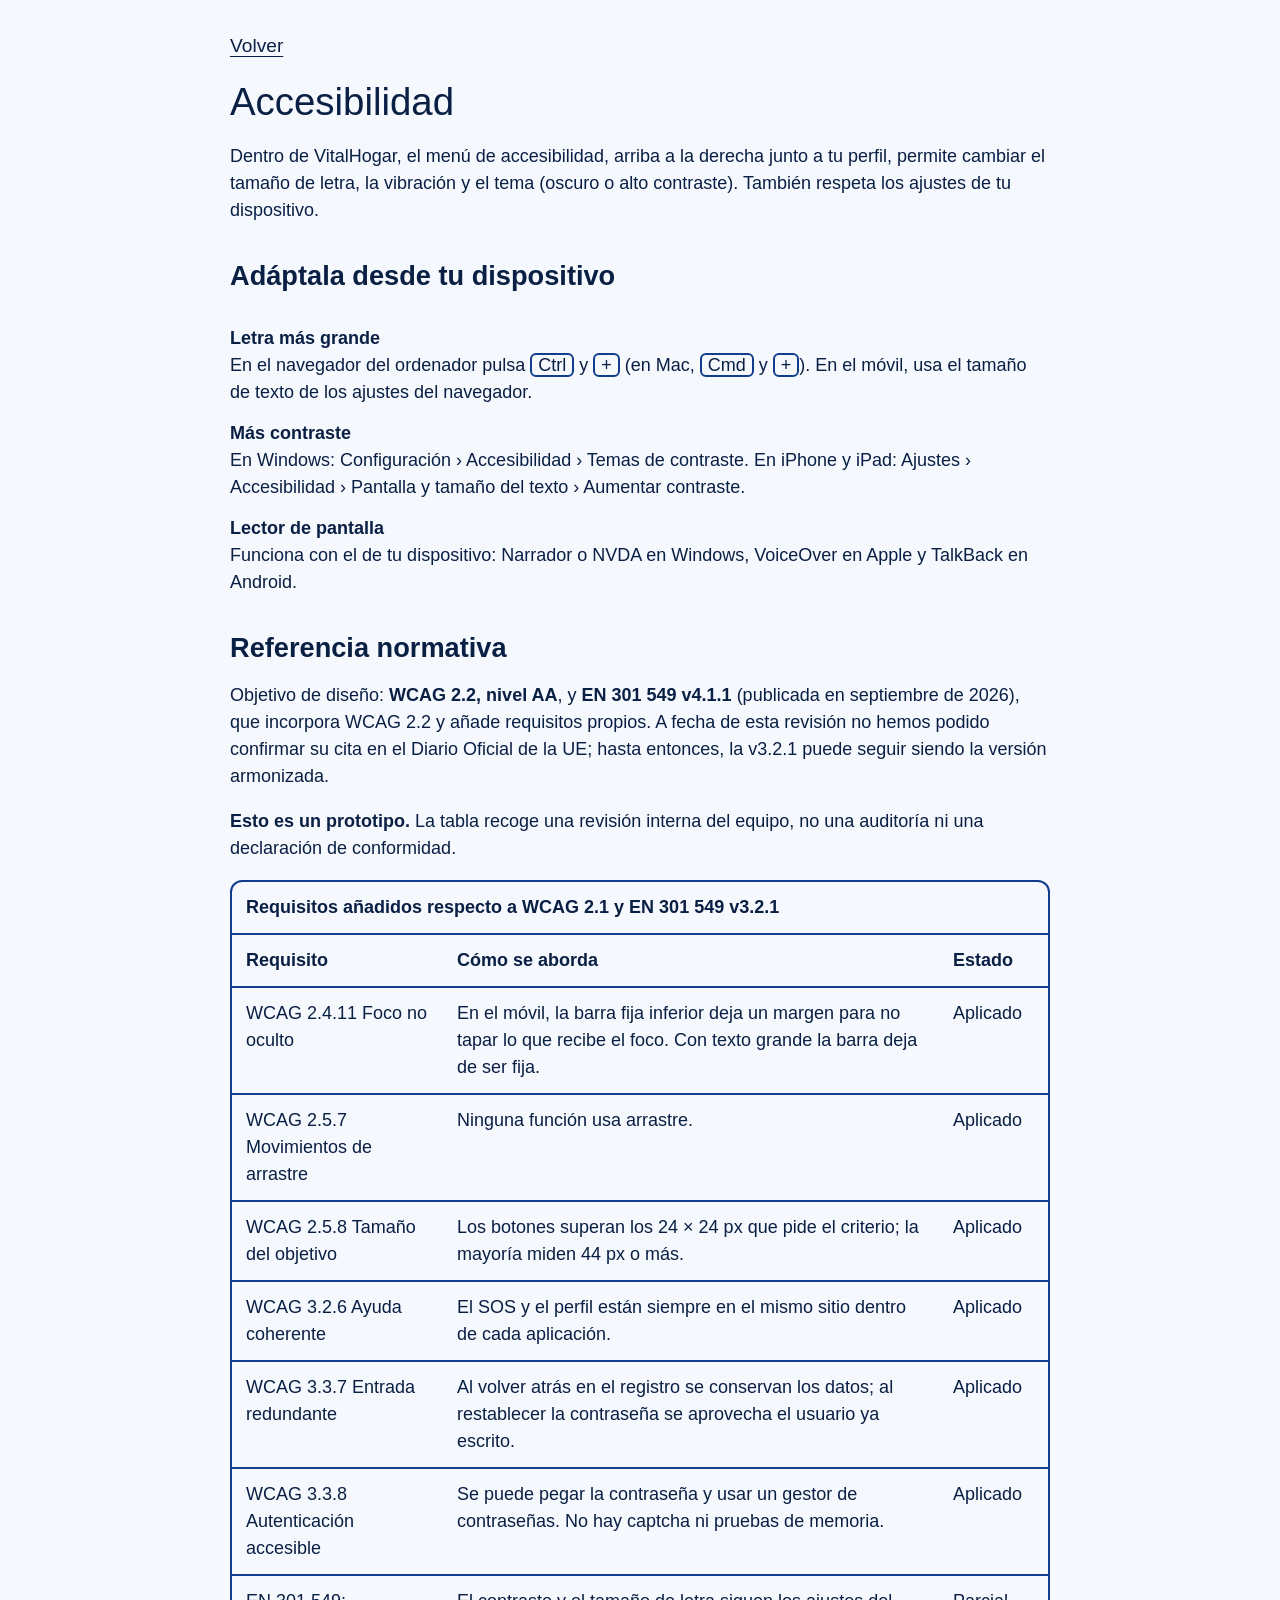
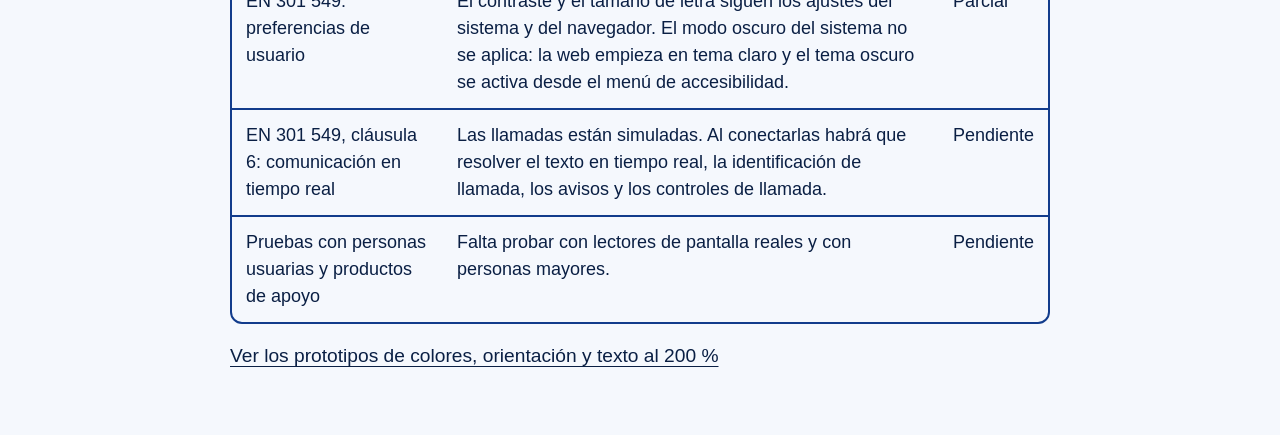
==== commit 5919a20a: "feedback 3" ====
--- a/accesibilidad.html
+++ b/accesibilidad.html
@@ -14,14 +14,12 @@
   <main class="doc" id="contenido" tabindex="-1">
     <p><a class="enlace-pie" href="index.html" id="volver">Volver</a></p>
     <h1>Accesibilidad</h1>
-    <p>VitalHogar no tiene ajustes de accesibilidad propios: usa los de tu dispositivo, los mismos que ya conoces y que valen para todas tus aplicaciones.</p>
+    <p>Dentro de VitalHogar, el menú de accesibilidad, arriba a la derecha junto a tu perfil, permite cambiar el tamaño de letra, la vibración y el tema (oscuro o alto contraste). También respeta los ajustes de tu dispositivo.</p>
 
     <h2>Adáptala desde tu dispositivo</h2>
     <dl class="doc-ajustes">
       <dt>Letra más grande</dt>
       <dd>En el navegador del ordenador pulsa <kbd>Ctrl</kbd> y <kbd>+</kbd> (en Mac, <kbd>Cmd</kbd> y <kbd>+</kbd>). En el móvil, usa el tamaño de texto de los ajustes del navegador.</dd>
-      <dt>Modo oscuro</dt>
-      <dd>Actívalo en los ajustes de pantalla de tu móvil o, en Windows, en Configuración › Personalización › Colores. La web cambia de color sola.</dd>
       <dt>Más contraste</dt>
       <dd>En Windows: Configuración › Accesibilidad › Temas de contraste. En iPhone y iPad: Ajustes › Accesibilidad › Pantalla y tamaño del texto › Aumentar contraste.</dd>
       <dt>Lector de pantalla</dt>
@@ -45,7 +43,7 @@
           <tr><th scope="row">WCAG 3.2.6 Ayuda coherente</th><td>El SOS y el perfil están siempre en el mismo sitio dentro de cada aplicación.</td><td>Aplicado</td></tr>
           <tr><th scope="row">WCAG 3.3.7 Entrada redundante</th><td>Al volver atrás en el registro se conservan los datos; al restablecer la contraseña se aprovecha el usuario ya escrito.</td><td>Aplicado</td></tr>
           <tr><th scope="row">WCAG 3.3.8 Autenticación accesible</th><td>Se puede pegar la contraseña y usar un gestor de contraseñas. No hay captcha ni pruebas de memoria.</td><td>Aplicado</td></tr>
-          <tr><th scope="row">EN 301 549: preferencias de usuario</th><td>Colores, contraste y tamaño de letra siguen los ajustes del sistema y del navegador.</td><td>Aplicado</td></tr>
+          <tr><th scope="row">EN 301 549: preferencias de usuario</th><td>El contraste y el tamaño de letra siguen los ajustes del sistema y del navegador. El modo oscuro del sistema no se aplica: la web empieza en tema claro y el tema oscuro se activa desde el menú de accesibilidad.</td><td>Parcial</td></tr>
           <tr><th scope="row">EN 301 549, cláusula 6: comunicación en tiempo real</th><td>Las llamadas están simuladas. Al conectarlas habrá que resolver el texto en tiempo real, la identificación de llamada, los avisos y los controles de llamada.</td><td>Pendiente</td></tr>
           <tr><th scope="row">Pruebas con personas usuarias y productos de apoyo</th><td>Falta probar con lectores de pantalla reales y con personas mayores.</td><td>Pendiente</td></tr>
         </tbody>
--- a/estilos.css
+++ b/estilos.css
@@ -14,20 +14,20 @@
   --icono: #123c8c;
 
   --azul: #123c8c;
-  --azul-hover: #0a2a66;
+  --azul-hover: #1d50b3; /* hover más claro que la base: blanco encima 7.4:1 */
   --azul-sombra: #061a40;
   --azul-claro: #e3ecfa;
 
   --boton: #ffffff;
-  --boton-hover: var(--azul-claro);
+  --boton-hover: #b9cff2; /* --texto encima 10:1 */
   --boton-sombra: #9fb3d9;
 
   --verde: #0d4a14;
-  --verde-hover: #08300d;
+  --verde-hover: #14631d; /* blanco encima 7.4:1 */
   --verde-sombra: #041d08;
 
   --rojo: #8b0000;
-  --rojo-hover: #5c0000;
+  --rojo-hover: #b00000; /* blanco encima 7.4:1 */
   --rojo-sombra: #3d0000;
   --sobre-rojo: #ffffff; /* texto encima del rojo */
   --sobre-verde: #ffffff; /* texto encima del verde */
@@ -45,10 +45,21 @@
   --foco-borde: #0a1f44;
 
   --radio: 16px;
+
+  /* Inicio de sesión. Sobre blanco: --campo-borde 5.3:1, --enlace 10.2:1.
+     Blanco sobre --entrar 8.1:1 · --texto-suave sobre --fondo 7.3:1. --linea es decorativa. */
+  --campo-borde: #5b6b8f;
+  --enlace: #123c8c;
+  --entrar: #135c20;
+  --entrar-hover: #0d4a14;
+  --texto-suave: #44526f;
+  --linea: #c5d0e4;
+
+  --error-texto: var(--rojo); /* sobre blanco 10:1 */
 }
 
 /* Tema oscuro: texto claro sobre azul noche
-   --texto sobre --blanco 14.5:1 · --borde sobre --blanco 7.4:1 · texto sobre hover 10.9:1 */
+   --texto sobre --blanco 14.5:1 · --borde sobre --blanco 7.4:1 · texto sobre hover 7.6:1 */
 html.oscuro {
   color-scheme: dark;
   --fondo: #0a1222;
@@ -57,7 +68,7 @@
   --borde: #8fb0ff;
   --icono: #ffffff;
   --boton: #14203a;
-  --boton-hover: #22345c;
+  --boton-hover: #344b80;
   --boton-sombra: #000000;
   --foco-borde: #ffffff;
 
@@ -74,6 +85,13 @@
   --sobre-verde: #000000;
   --amarillo: #facc15;     /* negro encima 12:1 */
   --amarillo-borde: #facc15;
+  --campo-borde: #8fb0ff;
+  --enlace: #8fb0ff;
+  --entrar: #4ade80;
+  --entrar-hover: #86efac;
+  --texto-suave: #c8d4ee;
+  --linea: #33466f;
+  --error-texto: #ffb3b3; /* más claro que --rojo: sobre --blanco supera 7:1 */
 }
 
 /* Alto contraste: blanco y negro (21:1), salvo el rojo y el verde, que se mantienen
@@ -89,7 +107,7 @@
   --azul-hover: #333333;
   --azul-sombra: #888888;
   --boton: #ffffff;
-  --boton-hover: #d9d9d9;
+  --boton-hover: #bdbdbd;
   --boton-sombra: #888888;
   --verde: #005c00;
   --verde-hover: #003d00;
@@ -103,6 +121,12 @@
   --amarillo-borde: #000000;
   --foco: #ffffff;
   --foco-borde: #000000;
+  --campo-borde: #000000;
+  --enlace: #000000;
+  --entrar: #005c00;
+  --entrar-hover: #003d00;
+  --texto-suave: #000000;
+  --linea: #000000;
 }
 
 * {
@@ -149,6 +173,11 @@
   overflow: hidden;
   clip: rect(0 0 0 0);
   white-space: nowrap;
+}
+
+/* Los avisos que van tras .app (100 % de alto) alargarían la página 1 px y saldría scroll */
+body > .sr-only {
+  top: 0;
 }
 
 /* Enlace "Saltar al contenido": fuera de la pantalla hasta que recibe el foco */
@@ -204,6 +233,21 @@
   background: var(--base-hover);
 }
 
+/* El hover también se ve sin depender del color: anillo por dentro, en el color del texto
+   del botón, para que contraste siempre y ningún contenedor lo recorte.
+   Solo con ratón: en pantallas táctiles se quedaría marcado después de tocar. */
+@media (hover: hover) {
+  .boton:hover:not(:disabled):not(:focus-visible) {
+    outline: 3px solid currentColor;
+    outline-offset: -6px;
+  }
+
+  .campo input:hover:not(:focus-visible),
+  .campo textarea:hover:not(:focus-visible) {
+    box-shadow: inset 0 0 0 2px var(--borde);
+  }
+}
+
 /* Al pulsar: relieve hacia dentro, sin movimiento */
 .boton:active {
   box-shadow:
@@ -261,7 +305,8 @@
 /* ===== Estructura ===== */
 .app {
   display: grid;
-  grid-template-columns: clamp(190px, 15vw, 230px) minmax(0, 1fr);
+  /* El menú lateral crece con la letra para que "Medicación" quepa en todos los tamaños */
+  grid-template-columns: max(clamp(190px, 15vw, 230px), 9.75rem) minmax(0, 1fr);
   min-height: 100vh;
   min-height: 100dvh;
 }
@@ -269,6 +314,11 @@
 /* Inicio de sesión: sin barra lateral, el contenido ocupa todo el ancho */
 body[data-pagina="login"] .app {
   grid-template-columns: minmax(0, 1fr);
+}
+
+body[data-pagina="login"] .contenido {
+  padding-top: 16px;
+  padding-bottom: 16px;
 }
 
 /* ===== Barra lateral ===== */
@@ -428,6 +478,25 @@
   gap: 20px;
 }
 
+/* Pestaña de accesibilidad: pegada al borde superior, plana arriba y redonda abajo */
+.btn-a11y {
+  align-self: flex-start;
+  margin-top: calc(-1 * var(--pad-top));
+  width: clamp(60px, 9vh, 80px);
+  height: clamp(76px, 12vh, 104px);
+  border-top: 0;
+  border-radius: 0 0 999px 999px;
+  display: grid;
+  place-items: end center;
+  padding-bottom: 10px;
+}
+
+.btn-a11y svg {
+  width: 78%;
+  height: auto;
+  aspect-ratio: 1;
+}
+
 .avatar {
   width: clamp(48px, 8vh, 70px);
   height: clamp(48px, 8vh, 70px);
@@ -520,7 +589,7 @@
 .inicio-acciones {
   flex: 1;
   display: grid;
-  grid-template-columns: 1fr 1fr;
+  grid-template-columns: 2fr 1fr; /* Mi casa, más ancha · Llamar, más pequeño */
   gap: 24px;
   padding-bottom: 6px; /* hueco para la sombra del relieve */
 }
@@ -545,9 +614,30 @@
   stroke-width: 3;
 }
 
+/* Icono y título ocupan la primera fila entera: el estado siempre queda debajo */
+.accion-fila {
+  flex: 0 0 100%;
+  display: flex;
+  align-items: center;
+  justify-content: center;
+  gap: 20px;
+}
+
+.boton.btn-llamar.accion-grande {
+  font-size: clamp(1.3rem, 4vh, 1.9rem);
+}
+
+/* Puertas, ventanas, luces y temperatura: dos por fila, cada una con su icono y su color */
+.casa-estados {
+  flex: 0 0 100%;
+  display: grid;
+  grid-template-columns: repeat(2, minmax(0, 1fr));
+  gap: 12px;
+}
+
 .accion-grande .estado {
-  width: auto;
-  padding: 4px 16px;
+  gap: 8px;
+  padding: 6px 10px;
   white-space: normal;
   font-size: clamp(1.1rem, 3vh, 1.4rem);
 }
@@ -575,6 +665,14 @@
   background: var(--boton-hover);
 }
 
+.med-botones {
+  display: flex;
+  flex-wrap: wrap;
+  justify-content: flex-end;
+  align-items: stretch;
+  gap: 16px;
+}
+
 /* Enlace "estirado": su zona de pulsación cubre toda la tarjeta */
 .med-enlace {
   color: inherit;
@@ -600,10 +698,17 @@
   box-shadow: 0 0 0 5px var(--foco);
 }
 
-/* El botón Pendiente queda por encima del enlace y sigue funcionando aparte */
-.medicacion .btn-pendiente {
+/* Los botones quedan por encima del enlace y siguen funcionando aparte */
+.medicacion .btn-pendiente,
+.medicacion .btn-foto {
   position: relative;
   z-index: 1;
+}
+
+.medicacion .btn-foto {
+  padding: 1.2vh 24px;
+  border-radius: 16px;
+  font-size: clamp(1.1rem, 3.4vh, 1.5rem);
 }
 
 .hora {
@@ -696,6 +801,118 @@
   stroke-width: 3;
 }
 
+/* ===== Menú de accesibilidad (compacto para que quepa sin desplazarse) ===== */
+.dialogo-a11y {
+  width: min(500px, calc(100% - 32px));
+  padding: 20px 28px 24px;
+}
+
+.a11y-titulo {
+  display: flex;
+  align-items: center;
+  justify-content: center;
+  gap: 10px;
+}
+
+.dialogo .a11y-titulo {
+  font-size: 1.6rem;
+  margin-bottom: 8px;
+  padding: 0 52px; /* deja sitio a la X */
+}
+
+.a11y-titulo svg {
+  flex: none;
+  width: 1.3em;
+  height: 1.3em;
+  color: var(--icono);
+}
+
+.a11y-grupo {
+  border-top: 2px solid var(--borde);
+  padding: 12px 0 16px;
+}
+
+.a11y-grupo h3 {
+  display: flex;
+  align-items: center;
+  justify-content: center;
+  gap: 8px;
+  font-size: 1.25rem;
+  font-weight: 400;
+  margin-bottom: 10px;
+}
+
+.a11y-grupo h3 svg {
+  width: 1.5em;
+  height: 1.5em;
+  color: var(--icono);
+}
+
+/* −  (valor)  + */
+.a11y-fila {
+  display: flex;
+  justify-content: center;
+  align-items: center;
+  gap: 24px;
+}
+
+.a11y-paso {
+  width: 72px;
+  height: 56px;
+  font-size: 2rem;
+  font-weight: 700;
+  line-height: 1;
+}
+
+.a11y-valor {
+  min-width: 100px;
+  font-size: 1.2rem;
+  text-align: center;
+}
+
+/* Los dos temas en una sola fila */
+.a11y-temas {
+  display: grid;
+  grid-template-columns: 1fr 1fr;
+  gap: 14px;
+}
+
+.a11y-tema {
+  min-height: 52px;
+  padding: 8px 12px;
+  font-size: 1.1rem;
+}
+
+/* Opción activada: fondo azul, texto blanco y marca ✓ (no depende solo del color) */
+.a11y-tema[aria-pressed="true"] {
+  --base: var(--azul);
+  --base-hover: var(--azul-hover);
+  color: #ffffff;
+}
+
+.a11y-tema[aria-pressed="true"]::before {
+  content: "✓ " / "";
+}
+
+.dialogo-a11y .dialogo-botones {
+  border-top: 2px solid var(--borde);
+  padding-top: 18px;
+  gap: 14px;
+}
+
+.dialogo-a11y .dialogo-botones .boton {
+  padding: 12px 20px;
+  min-width: 150px;
+  font-size: 1.15rem;
+}
+
+/* En pantallas muy estrechas los temas van uno debajo de otro */
+@media (max-width: 400px) {
+  .a11y-temas {
+    grid-template-columns: 1fr;
+  }
+}
+
 /* ===== Ventana SOS: fondo difuminado, círculo rojo grande y Cancelar con cuenta atrás ===== */
 .dialogo-sos {
   width: min(720px, calc(100% - 32px));
@@ -896,6 +1113,27 @@
 .foto-pastilla figcaption {
   margin-top: 12px;
   font-size: 1.2rem;
+}
+
+/* Foto de la caja: más grande para que se lea. La imagen trae mucho margen blanco alrededor:
+   el marco la encuadra (ampliada al 130 % y desplazada hasta centrar la caja) */
+.dialogo-foto:has(.foto-caja) {
+  width: min(720px, calc(100% - 32px));
+}
+
+.foto-marco {
+  overflow: hidden;
+  aspect-ratio: 2 / 1;
+  border-radius: 14px;
+  background: #ffffff;
+}
+
+.foto-caja img {
+  width: 130%;
+  max-width: none;
+  height: auto;
+  margin: -44.4% 0 0 -12.9%;
+  border-radius: 0;
 }
 
 /* ===== Página Mi casa =====
@@ -1203,8 +1441,20 @@
   line-height: 1.4;
 }
 
-.campo [aria-invalid="true"] {
+.campo [aria-invalid="true"],
+.login .campo input[aria-invalid="true"] {
   border-width: 4px;
+  border-color: var(--rojo);
+}
+
+.campo-tel:has([aria-invalid="true"]) .prefijo {
+  border-color: var(--rojo);
+  border-width: 4px 0 4px 4px;
+}
+
+/* Paciente / Cuidador sin elegir: las dos tarjetas, con el borde rojo */
+.opciones-perfil[aria-invalid="true"] .opcion-perfil > span {
+  border: 4px solid var(--rojo);
 }
 
 .campo .campo-pista {
@@ -1212,13 +1462,10 @@
   font-size: 1.05rem;
 }
 
-/* Error: bloque rojo con icono y texto (no depende solo del color, WCAG 1.4.1) */
+/* Error: texto rojo con icono (no depende solo del color, WCAG 1.4.1) */
 .campo .campo-error {
-  margin: 8px 0 0;
-  padding: 6px 12px;
-  background: var(--rojo);
-  color: var(--sobre-rojo);
-  border-radius: 8px;
+  margin: 6px 0 0;
+  color: var(--error-texto);
   font-size: 1.1rem;
   font-weight: 700;
 }
@@ -1442,12 +1689,6 @@
   white-space: nowrap;
 }
 
-.perfil-pie {
-  display: flex;
-  justify-content: center;
-  padding-bottom: 6px;
-}
-
 .btn-salir {
   display: inline-flex;
   align-items: center;
@@ -1464,6 +1705,19 @@
   flex: none;
 }
 
+/* Cerrar sesión en la cabecera del perfil, a la izquierda de accesibilidad y el avatar */
+.cabecera {
+  gap: 16px;
+}
+
+.cabecera .btn-salir {
+  flex: none;
+  margin-left: auto;
+  min-height: 52px;
+  padding: 8px 22px;
+  font-size: 1.2rem;
+}
+
 /* ===== Inicio de sesión (compartido por pacientes y cuidadores) ===== */
 
 /* Colores del logo: degradado verde azulado → azul, como el original.
@@ -1486,41 +1740,43 @@
 .logo-color-1 { stop-color: var(--logo-1); }
 .logo-color-2 { stop-color: var(--logo-2); }
 
-/* Logo a la izquierda y formulario a la derecha */
+/* Una sola columna en el centro de la página: logo arriba y formulario debajo */
 .login-layout {
   flex: 1;
   min-height: 0;
   width: 100%;
-  max-width: 1100px;
+  max-width: 528px;
   margin: 0 auto;
   display: grid;
-  grid-template-columns: 1fr minmax(380px, 560px);
-  align-items: center;
-  gap: 48px;
+  grid-template-columns: minmax(0, 1fr);
+  align-content: center;
+  justify-items: center;
+  gap: 28px;
 }
 
 .login-marca {
   display: flex;
-  flex-direction: column;
-  align-items: center;
-  gap: 4px;
-  text-align: center;
+  flex-wrap: wrap;
+  justify-content: center;
+  align-items: center;
+  gap: 8px 16px;
 }
 
 .logo-grande {
-  width: min(260px, 70%);
+  flex: none;
+  width: 96px;
   height: auto;
-  margin-bottom: 12px;
 }
 
 .login-nombre {
-  font-size: clamp(2rem, 6vh, 3rem);
+  font-size: 2rem;
   font-weight: 700;
   line-height: 1.2;
 }
 
 .login-lema {
-  font-size: 1.3rem;
+  color: var(--texto-suave);
+  font-size: 1.125rem;
 }
 
 /* Parece un enlace (subrayado) pero es un botón: abre una ventana */
@@ -1538,7 +1794,10 @@
   cursor: pointer;
 }
 
-.btn-enlace:hover {
+.btn-enlace:hover,
+.enlace-pie:hover {
+  background: var(--boton-hover);
+  border-radius: 8px;
   text-decoration-thickness: 3px;
 }
 
@@ -1546,10 +1805,12 @@
   display: flex;
   flex-direction: column;
   align-items: center;
-  gap: 10px;
-  padding-top: 18px;
-  border-top: 2px solid var(--borde);
-  font-size: 1.2rem;
+  gap: 12px;
+  /* La línea va de borde a borde de la tarjeta: se sale de su relleno */
+  margin-inline: calc(-1 * var(--login-pad));
+  padding: 22px var(--login-pad) 0;
+  border-top: 4px solid var(--campo-borde);
+  text-align: center;
 }
 
 .login-nuevo .btn-anadir {
@@ -1558,7 +1819,6 @@
 }
 
 /* Crear cuenta y restablecer contraseña: ventanas por pasos */
-.dialogo-registro,
 .dialogo-pautas {
   width: min(760px, calc(100% - 32px));
 }
@@ -1572,14 +1832,16 @@
   display: none;
 }
 
-.dialogo .form-texto {
+.dialogo .form-texto,
+.login .form-texto {
   margin: 0;
   font-size: 1.2rem;
   text-align: left;
 }
 
 /* Recuadro de prueba con el código (en la versión real llega por SMS) */
-.dialogo .demo-sms {
+.dialogo .demo-sms,
+.login .demo-sms {
   margin: 0;
   padding: 10px 14px;
   border: 2px dashed var(--borde);
@@ -2169,29 +2431,15 @@
   font-weight: 700;
 }
 
-/* Perfil del paciente: aviso de quién puede cambiar los datos y enlace a Accesibilidad */
+/* Perfil del paciente: aviso de quién puede cambiar los datos */
 .perfil-nota {
   font-size: 1.2rem;
-}
-
-.perfil-pie {
-  flex-wrap: wrap;
-  align-items: center;
-  gap: 16px 32px;
 }
 
 .enlace-pie {
   color: var(--texto);
   font-size: 1.2rem;
   text-underline-offset: 4px;
-}
-
-.enlace-pie:hover {
-  text-decoration-thickness: 3px;
-}
-
-.login-pie {
-  text-align: center;
 }
 
 @media (max-width: 1199px), (max-height: 559px) {
@@ -2272,15 +2520,189 @@
 }
 
 .login {
-  width: min(100%, 560px);
+  --login-pad: 36px;
+  width: 100%;
   margin: 0;
-  padding: 32px;
+  padding: var(--login-pad);
   display: flex;
   flex-direction: column;
-  gap: 22px;
+  gap: 20px;
   background: var(--blanco);
-  border: 2px solid var(--borde);
-  border-radius: 20px;
+  border: 1px solid var(--linea);
+  border-radius: 16px;
+  box-shadow: 0 4px 16px rgba(10, 31, 68, 0.08);
+}
+
+.login h1 {
+  margin-bottom: 4px;
+  font-size: 2rem;
+  font-weight: 700;
+  line-height: 1.2;
+}
+
+.login .campo input {
+  min-height: 56px;
+  border-color: var(--campo-borde);
+}
+
+/* Separación suficiente para que el anillo de foco (7 px) no tape el título del campo */
+.login .campo label {
+  margin-bottom: 10px;
+}
+
+.login .campo input:focus-visible {
+  outline-offset: 3px;
+  box-shadow: 0 0 0 3px var(--foco);
+}
+
+/* El hueco del error general no ocupa sitio mientras no haya error */
+.login .campo:has(> .campo-error:only-child:empty) {
+  display: none;
+}
+
+/* Botones planos, sin el relieve del resto de la web. El foco conserva su anillo */
+.login .boton {
+  border-radius: 12px;
+  font-weight: 700;
+}
+
+.login .boton:not(:focus-visible):not(:active) {
+  box-shadow: none;
+}
+
+.login .btn-confirmar {
+  --base: var(--entrar);
+  --base-hover: var(--entrar-hover);
+  border-color: var(--entrar);
+}
+
+.login .btn-entrar {
+  margin-top: 8px;
+  min-height: 60px;
+  border-color: var(--entrar);
+  font-size: 1.375rem;
+}
+
+/* Mostrar y Crear cuenta: fondo blanco con borde y texto azules */
+.login .boton:not(.btn-confirmar) {
+  --base: var(--boton);
+  --base-hover: var(--boton-hover);
+  border-color: var(--borde);
+  color: var(--enlace);
+}
+
+.login .btn-anadir {
+  min-height: 56px;
+}
+
+.login .boton:not(.btn-confirmar):hover,
+.login .btn-enlace:hover {
+  color: var(--texto);
+}
+
+/* ===== Crear cuenta nueva: página propia con el mismo aspecto que el inicio de sesión ===== */
+/* Un campo por fila: ancho suficiente para que los errores ocupen una sola línea */
+.registro-layout {
+  max-width: 820px;
+  gap: 12px;
+}
+
+.registro-layout .logo-grande {
+  width: 64px;
+}
+
+.registro {
+  padding: 12px var(--login-pad) 20px;
+  gap: 8px;
+}
+
+.registro h1 {
+  margin: 0;
+}
+
+.registro .form-nuevo {
+  margin-top: 4px;
+  gap: 14px;
+}
+
+.registro .campo input {
+  min-height: 52px;
+}
+
+.registro .opciones-perfil legend {
+  margin-bottom: 4px;
+}
+
+/* Paciente / Cuidador en horizontal: icono y texto en la misma línea */
+.registro .opcion-perfil > span {
+  flex-direction: row;
+  justify-content: center;
+  gap: 10px;
+  padding: 8px 12px;
+}
+
+.registro .opcion-perfil svg {
+  width: 32px;
+  height: 32px;
+}
+
+
+/* Enlace para retroceder, arriba de la tarjeta: al paso anterior o al inicio de sesión */
+.enlace-volver {
+  display: inline-flex;
+  align-items: center;
+  align-self: flex-start;
+  gap: 8px;
+  min-height: 44px;
+  margin-left: -10px;
+  padding: 6px 10px;
+  border-radius: 8px;
+  color: var(--enlace);
+  font-size: 1.125rem;
+  font-weight: 700;
+  text-underline-offset: 4px;
+}
+
+.enlace-volver svg {
+  flex: none;
+  width: 24px;
+  height: 24px;
+}
+
+.enlace-volver:hover {
+  background: var(--boton-hover);
+  color: var(--texto);
+  text-decoration-thickness: 3px;
+}
+
+/* Asterisco de los campos obligatorios (al lector se lo indica aria-required) */
+.obligatorio {
+  color: var(--rojo);
+  font-weight: 700;
+}
+
+.registro .campo-pista {
+  margin: 4px 0 0;
+  font-size: 1rem;
+}
+
+.registro .prefijo {
+  border-color: var(--campo-borde);
+}
+
+.registro .dialogo-botones .boton {
+  flex: 1 1 200px;
+  min-height: 56px;
+}
+
+.registro .paso-fin p {
+  font-size: 1.25rem;
+  text-align: center;
+}
+
+.login .btn-enlace {
+  margin-top: -8px;
+  color: var(--enlace);
 }
 
 .login-intro {
@@ -2317,23 +2739,92 @@
   }
 }
 
-/* Login en tableta y móvil: el logo encima del formulario */
-@media (max-width: 999px) {
+/* Login en ventanas bajas (portátiles): más compacto para que quepa sin scroll.
+   Los controles siguen midiendo 44 px o más. Si no cabe (letra grande, errores),
+   la página puede hacer scroll: nunca se recorta el contenido (WCAG 1.4.10). */
+@media (max-height: 799px) {
+  body[data-pagina="login"] .contenido {
+    padding-top: 8px;
+    padding-bottom: 8px;
+  }
+
   .login-layout {
-    flex: none;
-    grid-template-columns: 1fr;
-    justify-items: center;
-    gap: 24px;
+    gap: 8px;
   }
 
   .logo-grande {
-    width: 140px;
+    width: 80px;
+  }
+
+  .login-nombre {
+    font-size: 1.5rem;
+  }
+
+  .login-lema {
+    font-size: 1rem;
+    line-height: 1.2;
+  }
+
+  .login {
+    --login-pad: 24px;
+    padding: 14px var(--login-pad);
+    gap: 12px;
+  }
+
+  .login h1 {
+    margin-bottom: 0;
+    font-size: 1.5rem;
+  }
+
+  .login .campo label {
+    font-size: 1.125rem;
+  }
+
+  .login .campo input {
+    min-height: 46px;
+    padding: 6px 14px;
+  }
+
+  .login .btn-entrar {
+    margin-top: 4px;
+    min-height: 50px;
+    font-size: 1.25rem;
+  }
+
+  .login .btn-enlace {
+    margin-top: -4px;
+    min-height: 44px;
+    padding: 4px 12px;
+    font-size: 1.125rem;
+  }
+
+  .login-nuevo {
+    gap: 4px;
+    padding-top: 8px;
+    font-size: 1rem;
+  }
+
+  .login .btn-anadir {
+    min-height: 48px;
+    padding: 6px 24px;
+  }
+}
+
+/* Ventanas muy bajas: el logo cede sitio antes de que aparezca scroll */
+@media (max-height: 579px) {
+  .logo-grande {
+    width: 56px;
+  }
+
+  .login-layout {
+    gap: 4px;
   }
 }
 
 @media (max-width: 760px) {
   .login {
-    padding: 20px;
+    --login-pad: 20px;
+    padding: var(--login-pad);
   }
 
   .campos-2,
@@ -2931,14 +3422,39 @@
     gap: 12px;
   }
 
+  /* Móvil: título y botones en una fila, y Cerrar sesión debajo a todo el ancho */
+  .cabecera:has(.btn-salir) {
+    flex-wrap: wrap;
+  }
+
+  .cabecera:has(.btn-salir) h1 {
+    flex: 1 1 0;
+    min-width: 0;
+  }
+
+  .cabecera .btn-salir {
+    order: 1;
+    flex: 1 1 100%;
+    margin-left: 0;
+  }
+
   .medicacion {
     grid-template-columns: 1fr;
     text-align: center;
   }
 
+  .med-botones {
+    flex-direction: column;
+  }
+
   .inicio-acciones {
     grid-template-columns: 1fr;
     gap: 18px;
+  }
+
+  .accion-grande .estado {
+    flex-direction: column;
+    gap: 4px;
   }
 
   /* Ventanas a pantalla casi completa en el móvil */
@@ -3158,6 +3674,27 @@
   font-size: 2rem;
 }
 
+/* Con el menú y el SOS arriba, la pestaña ya no toca el borde de la pantalla:
+   pasa a ser un botón redondo como el avatar, para no montarse sobre el SOS */
+html.texto-grande .btn-a11y {
+  align-self: center;
+  width: clamp(48px, 8vh, 70px);
+  height: clamp(48px, 8vh, 70px);
+  margin-top: 0;
+  padding: 0;
+  border: 2px solid var(--borde);
+  border-radius: 50%;
+  place-items: center;
+}
+
+html.texto-grande .btn-a11y svg {
+  width: 70%;
+}
+
+html.texto-grande .med-botones {
+  flex-direction: column;
+}
+
 html.texto-grande .contenido,
 html.texto-grande body[data-pagina="login"] .contenido {
   padding: 16px 16px 32px;
@@ -3219,8 +3756,10 @@
   justify-items: stretch;
 }
 
-html.texto-grande .login-nombre {
+html.texto-grande .login-nombre,
+html.texto-grande .login h1 {
   font-size: 1.5rem;
+  overflow-wrap: anywhere;
 }
 
 html.texto-grande .medicacion,
@@ -3271,7 +3810,8 @@
 }
 
 html.texto-grande .login {
-  padding: 16px;
+  --login-pad: 16px;
+  padding: var(--login-pad);
 }
 
 html.texto-grande .estado,
@@ -3311,6 +3851,11 @@
 
 html.texto-grande .btn-salir {
   width: 100%;
+}
+
+html.texto-grande .cabecera .btn-salir {
+  order: 1;
+  margin-left: 0;
 }
 
 html.texto-grande .btn-anadir,
